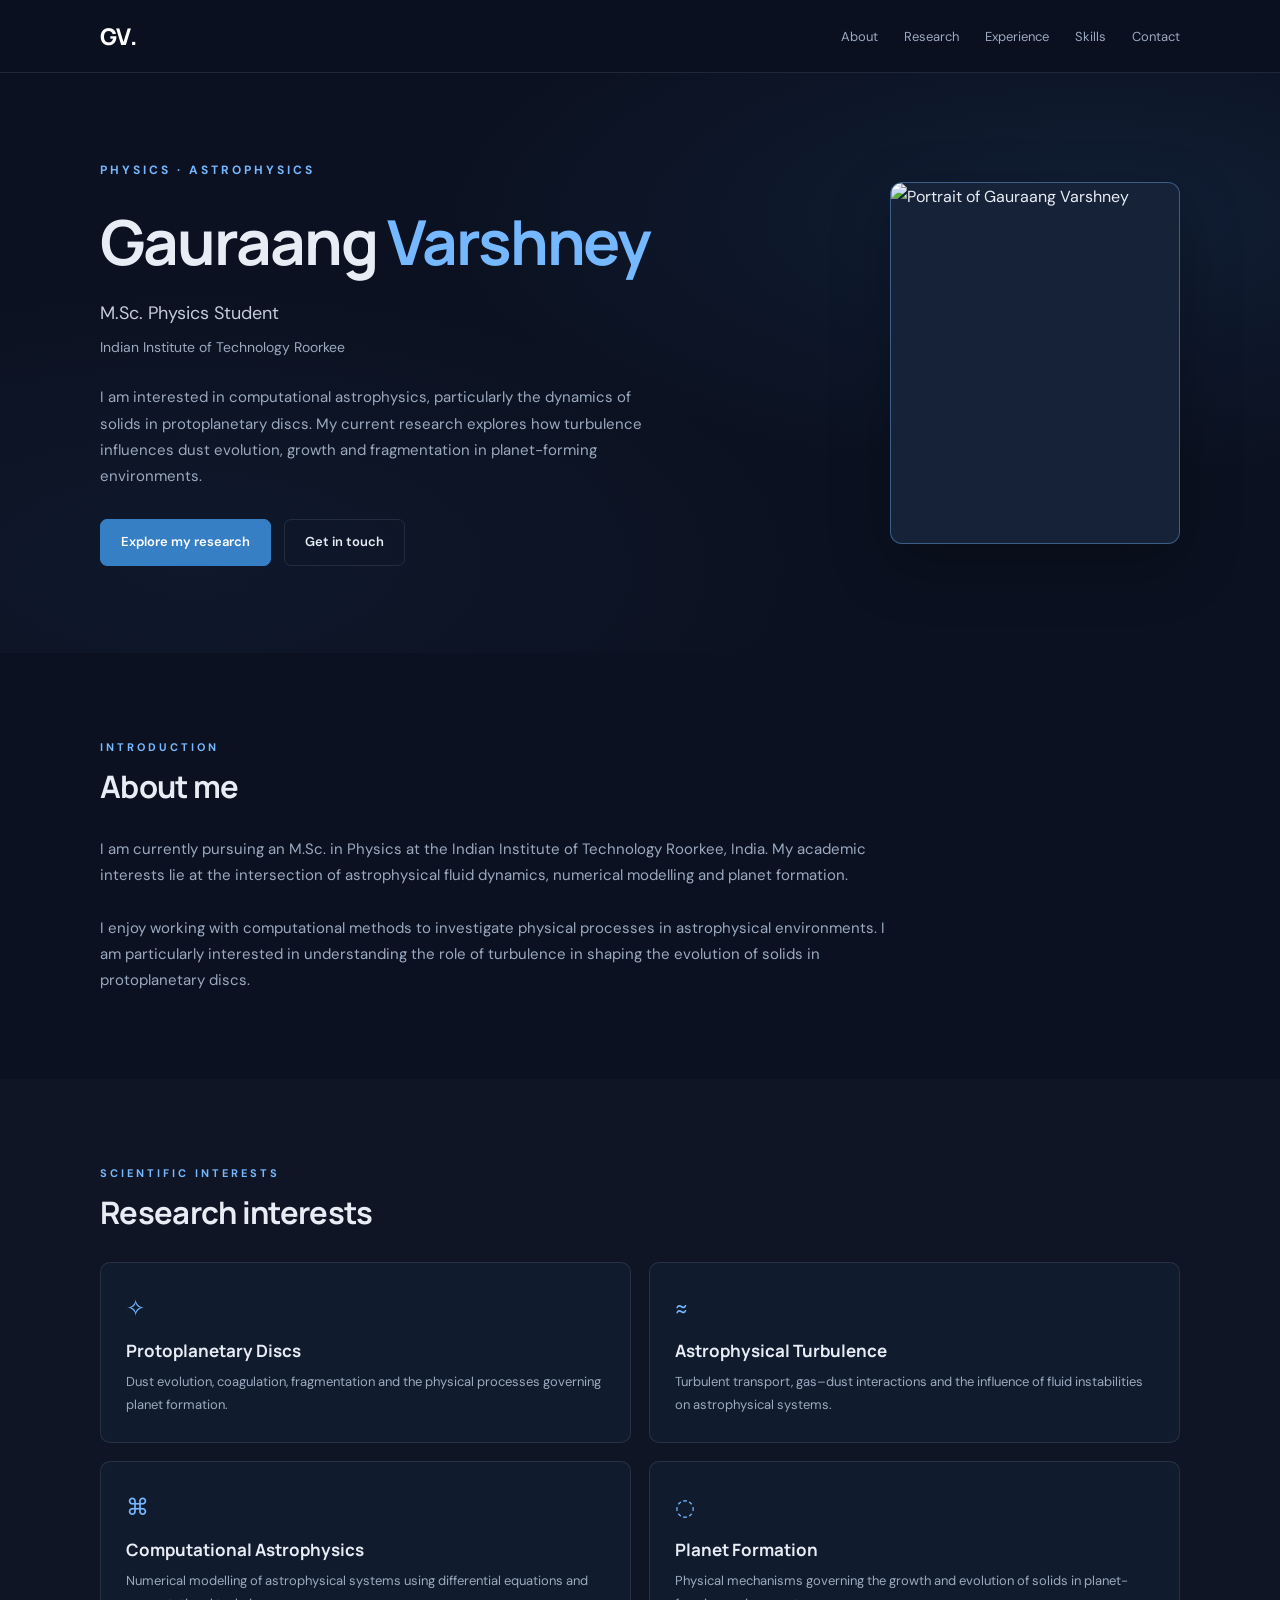
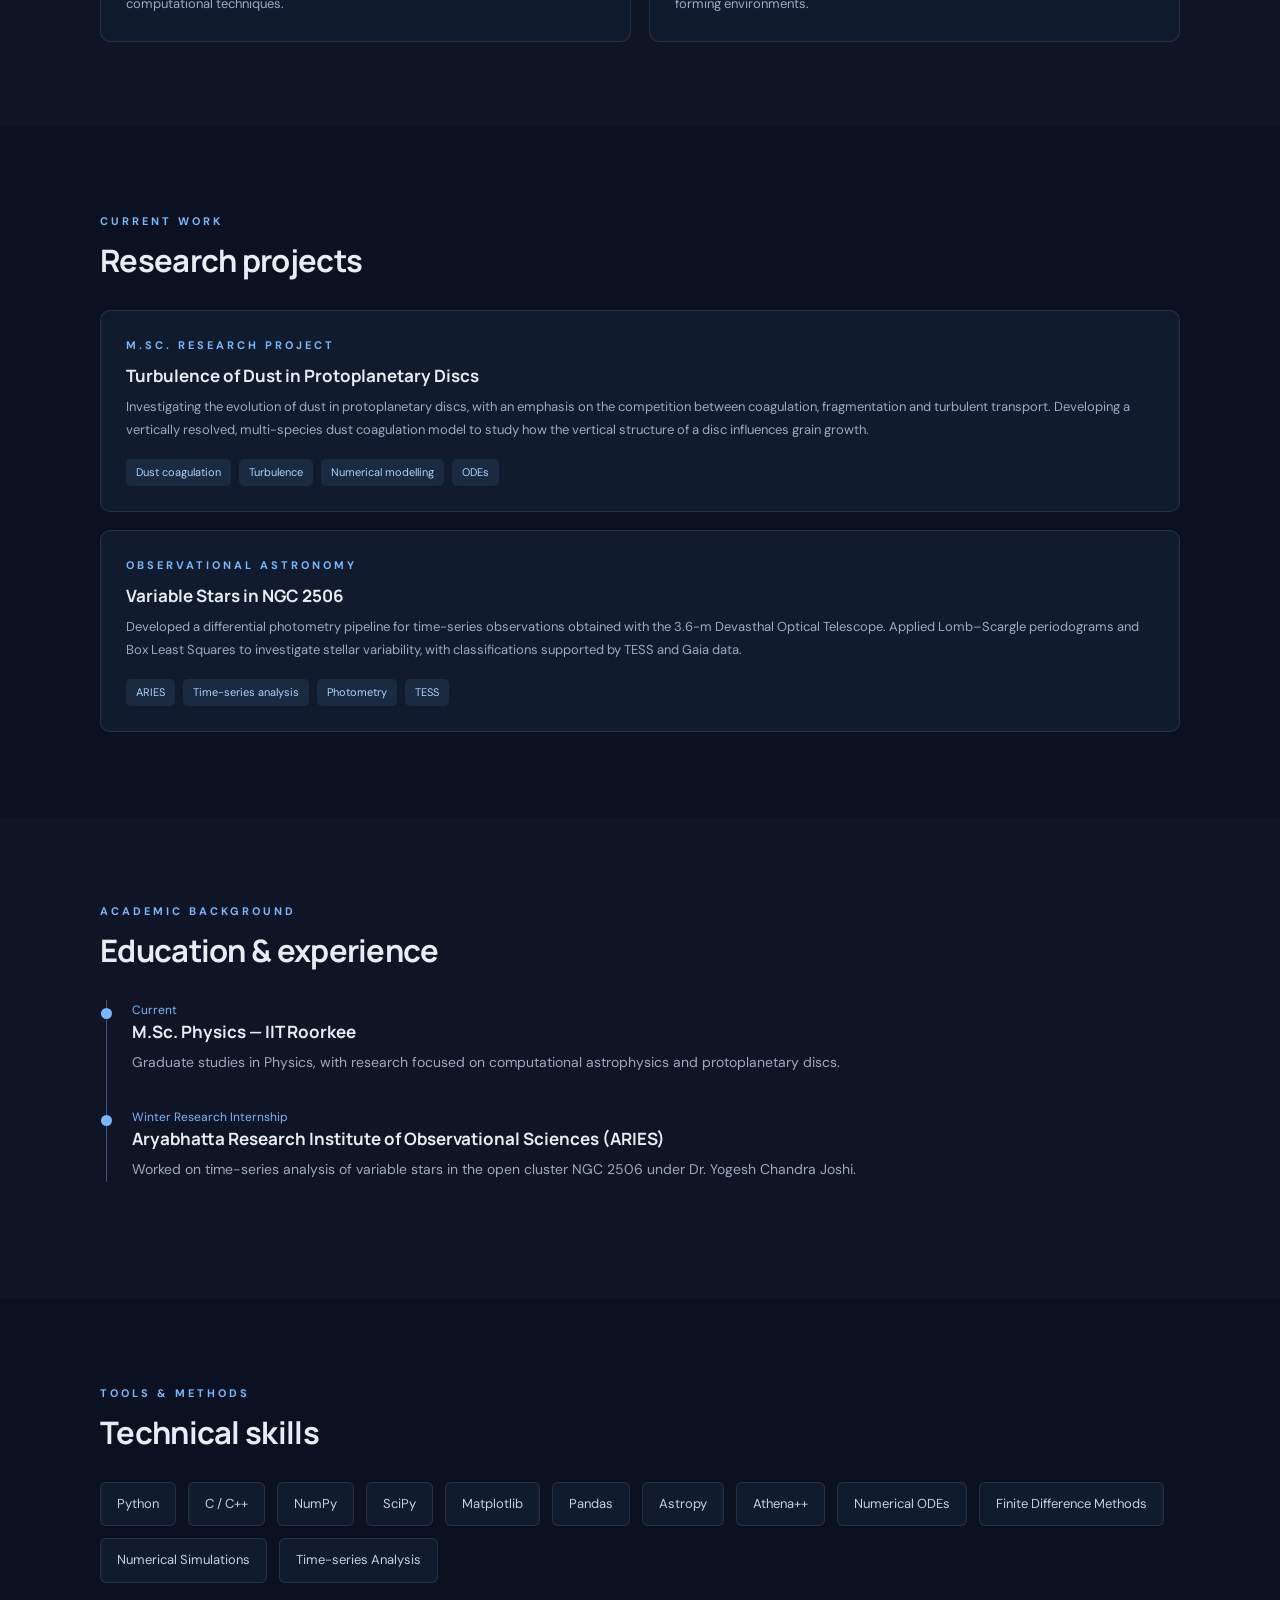
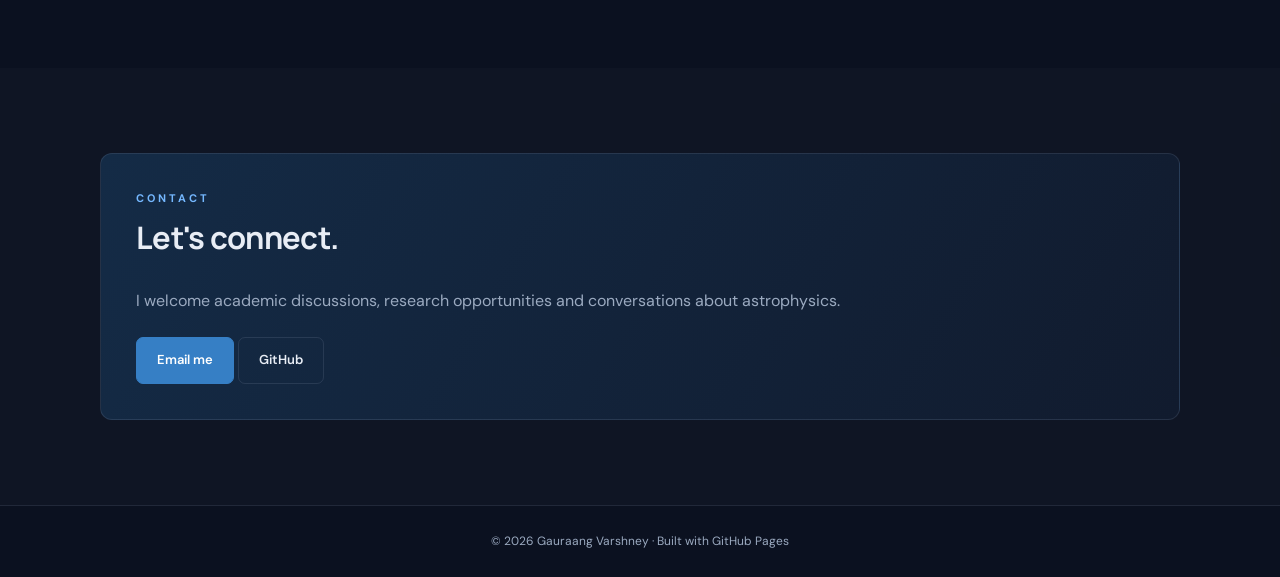
==== index.html @ e427b977 "Add initial HTML structure for academic website This commit adds a complete HTML structure for an ac" ====
<!DOCTYPE html>
<html lang="en">
<head>
<meta charset="UTF-8">
<meta name="viewport" content="width=device-width, initial-scale=1.0">
<meta name="description" content="Academic website of Gauraang Varshney, M.Sc. Physics student at IIT Roorkee, interested in computational astrophysics.">
<title>Gauraang Varshney | Physics & Astrophysics</title>

<link rel="preconnect" href="https://fonts.googleapis.com">
<link href="https://fonts.googleapis.com/css2?family=DM+Sans:wght@400;500;600;700&family=Manrope:wght@400;500;600;700;800&display=swap" rel="stylesheet">

<style>
:root {
  --bg: #0b1120;
  --surface: #111b2e;
  --surface2: #162238;
  --text: #e8edf5;
  --muted: #9baac0;
  --accent: #75b8ff;
  --border: rgba(148,163,184,.16);
}

* { box-sizing: border-box; margin: 0; padding: 0; }

html { scroll-behaviour: smooth; scroll-behavior: smooth; }

body {
  background: var(--bg);
  color: var(--text);
  font-family: 'DM Sans', sans-serif;
  line-height: 1.75;
}

a { color: inherit; text-decoration: none; }

.container {
  width: min(1080px, 88%);
  margin: auto;
}

nav {
  position: sticky;
  top: 0;
  z-index: 10;
  background: rgba(11,17,32,.91);
  backdrop-filter: blur(14px);
  border-bottom: 1px solid var(--border);
}

.nav-inner {
  min-height: 72px;
  display: flex;
  justify-content: space-between;
  align-items: center;
  gap: 20px;
}

.logo {
  font-family: Manrope, sans-serif;
  font-weight: 800;
  font-size: 23px;
  color: white;
}

.nav-links {
  display: flex;
  gap: 26px;
  list-style: none;
}

.nav-links a {
  color: var(--muted);
  font-size: 13px;
  transition: .2s;
}

.nav-links a:hover { color: var(--accent); }

.hero {
  min-height: 580px;
  display: flex;
  align-items: center;
  padding: 85px 0;
  background:
    radial-gradient(ellipse at 85% 25%, rgba(49,105,171,.15), transparent 42%),
    radial-gradient(ellipse at 15% 85%, rgba(44,76,130,.12), transparent 40%);
}

.hero-grid {
  display: grid;
  grid-template-columns: 1.5fr .75fr;
  gap: 65px;
  align-items: center;
}

.eyebrow {
  color: var(--accent);
  font-size: 12px;
  letter-spacing: 3px;
  text-transform: uppercase;
  font-weight: 700;
  margin-bottom: 22px;
}

h1, h2, h3 {
  font-family: Manrope, sans-serif;
  line-height: 1.25;
}

h1 {
  font-size: clamp(38px, 6vw, 62px);
  letter-spacing: -2px;
  margin-bottom: 18px;
}

.hero h1 span { color: var(--accent); }

.subtitle {
  color: #c2ccda;
  font-size: 18px;
  margin-bottom: 5px;
}

.affiliation {
  color: var(--muted);
  font-size: 14px;
  margin-bottom: 25px;
}

.intro {
  max-width: 570px;
  color: var(--muted);
  font-size: 15px;
}

.hero-buttons {
  display: flex;
  flex-wrap: wrap;
  gap: 13px;
  margin-top: 30px;
}

.btn {
  display: inline-block;
  padding: 11px 20px;
  border: 1px solid var(--border);
  border-radius: 7px;
  font-size: 13px;
  font-weight: 600;
  transition: .2s;
}

.btn-primary {
  background: #367fc5;
  border-color: #367fc5;
  color: white;
}

.btn:hover { transform: translateY(-2px); }
.btn-secondary:hover { border-color: var(--accent); }

.photo-frame {
  width: 100%;
  max-width: 290px;
  aspect-ratio: 4 / 5;
  border: 1px solid rgba(117,184,255,.4);
  border-radius: 12px;
  overflow: hidden;
  background: var(--surface2);
  box-shadow: 0 20px 60px rgba(0,0,0,.25);
  margin-left: auto;
}

.photo-frame img {
  width: 100%;
  height: 100%;
  object-fit: cover;
}

section { padding: 85px 0; scroll-margin-top: 75px; }

section:nth-of-type(even) { background: rgba(255,255,255,.015); }

.section-label {
  color: var(--accent);
  font-size: 11px;
  letter-spacing: 3px;
  text-transform: uppercase;
  font-weight: 700;
  margin-bottom: 10px;
}

.section-title {
  font-size: 31px;
  margin-bottom: 30px;
  letter-spacing: -.7px;
}

.about-text {
  max-width: 790px;
  color: var(--muted);
  font-size: 15px;
}

.cards {
  display: grid;
  grid-template-columns: repeat(2, 1fr);
  gap: 18px;
}

.card {
  padding: 25px;
  border: 1px solid var(--border);
  border-radius: 10px;
  background: var(--surface);
  transition: .25s;
}

.card:hover {
  transform: translateY(-4px);
  border-color: rgba(117,184,255,.5);
}

.card-icon {
  color: var(--accent);
  font-size: 23px;
  margin-bottom: 12px;
}

.card h3 {
  font-size: 17px;
  margin-bottom: 10px;
}

.card p {
  font-size: 13px;
  color: var(--muted);
}

.tags {
  display: flex;
  flex-wrap: wrap;
  gap: 8px;
  margin-top: 17px;
}

.tag {
  padding: 4px 10px;
  border-radius: 5px;
  background: rgba(117,184,255,.09);
  color: #a9d3ff;
  font-size: 11px;
}

.timeline {
  border-left: 1px solid rgba(117,184,255,.4);
  padding-left: 25px;
  margin-left: 6px;
}

.timeline-item {
  position: relative;
  margin-bottom: 32px;
}

.timeline-item::before {
  content: '';
  position: absolute;
  left: -31px;
  top: 8px;
  width: 11px;
  height: 11px;
  border-radius: 50%;
  background: var(--accent);
}

.timeline-item h3 { font-size: 17px; margin-bottom: 4px; }
.timeline-item .date { color: var(--accent); font-size: 12px; }
.timeline-item p { color: var(--muted); font-size: 14px; margin-top: 8px; }

.skill-list {
  display: flex;
  flex-wrap: wrap;
  gap: 12px;
}

.skill {
  border: 1px solid var(--border);
  padding: 10px 16px;
  border-radius: 6px;
  color: #c5d0df;
  background: var(--surface);
  font-size: 13px;
}

.contact-box {
  padding: 35px;
  background: linear-gradient(120deg, #142b46, #111b2e);
  border: 1px solid var(--border);
  border-radius: 12px;
}

.contact-box p { color: var(--muted); margin: 12px 0 22px; }

footer {
  padding: 25px 0;
  border-top: 1px solid var(--border);
  color: var(--muted);
  font-size: 12px;
  text-align: center;
}

@media(max-width: 750px) {
  .nav-inner { flex-direction: column; padding: 15px 0; }
  .nav-links { gap: 14px; flex-wrap: wrap; justify-content: center; }
  .hero { padding: 65px 0; }
  .hero-grid { grid-template-columns: 1fr; gap: 35px; }
  .photo-frame { margin: 0; width: 190px; }
  .cards { grid-template-columns: 1fr; }
  section { padding: 65px 0; }
}

@media(prefers-reduced-motion: reduce) {
  html { scroll-behavior: auto; }
  *, *::before, *::after { transition: none !important; }
}
</style>
</head>

<body>

<nav>
  <div class="container nav-inner">
    <a class="logo" href="#home">GV.</a>
    <ul class="nav-links">
      <li><a href="#about">About</a></li>
      <li><a href="#research">Research</a></li>
      <li><a href="#experience">Experience</a></li>
      <li><a href="#skills">Skills</a></li>
      <li><a href="#contact">Contact</a></li>
    </ul>
  </div>
</nav>

<header class="hero" id="home">
  <div class="container hero-grid">
    <div>
      <div class="eyebrow">Physics · Astrophysics</div>
      <h1>Gauraang <span>Varshney</span></h1>
      <p class="subtitle">M.Sc. Physics Student</p>
      <p class="affiliation">Indian Institute of Technology Roorkee</p>
      <p class="intro">
        I am interested in computational astrophysics, particularly
        the dynamics of solids in protoplanetary discs. My current
        research explores how turbulence influences dust evolution,
        growth and fragmentation in planet-forming environments.
      </p>
      <div class="hero-buttons">
        <a class="btn btn-primary" href="#research">Explore my research</a>
        <a class="btn btn-secondary" href="#contact">Get in touch</a>
      </div>
    </div>

    <div class="photo-frame">
      <img src="profile.jpg" alt="Portrait of Gauraang Varshney">
    </div>
  </div>
</header>

<section id="about">
  <div class="container">
    <div class="section-label">Introduction</div>
    <h2 class="section-title">About me</h2>
    <p class="about-text">
      I am currently pursuing an M.Sc. in Physics at the Indian
      Institute of Technology Roorkee, India. My academic interests
      lie at the intersection of astrophysical fluid dynamics,
      numerical modelling and planet formation.
      <br><br>
      I enjoy working with computational methods to investigate
      physical processes in astrophysical environments. I am
      particularly interested in understanding the role of
      turbulence in shaping the evolution of solids in
      protoplanetary discs.
    </p>
  </div>
</section>

<section id="research">
  <div class="container">
    <div class="section-label">Scientific interests</div>
    <h2 class="section-title">Research interests</h2>

    <div class="cards">
      <div class="card">
        <div class="card-icon">✧</div>
        <h3>Protoplanetary Discs</h3>
        <p>Dust evolution, coagulation, fragmentation and the physical processes governing planet formation.</p>
      </div>

      <div class="card">
        <div class="card-icon">≈</div>
        <h3>Astrophysical Turbulence</h3>
        <p>Turbulent transport, gas–dust interactions and the influence of fluid instabilities on astrophysical systems.</p>
      </div>

      <div class="card">
        <div class="card-icon">⌘</div>
        <h3>Computational Astrophysics</h3>
        <p>Numerical modelling of astrophysical systems using differential equations and computational techniques.</p>
      </div>

      <div class="card">
        <div class="card-icon">◌</div>
        <h3>Planet Formation</h3>
        <p>Physical mechanisms governing the growth and evolution of solids in planet-forming environments.</p>
      </div>
    </div>
  </div>
</section>

<section id="projects">
  <div class="container">
    <div class="section-label">Current work</div>
    <h2 class="section-title">Research projects</h2>

    <div class="card">
      <div class="section-label">M.Sc. Research Project</div>
      <h3>Turbulence of Dust in Protoplanetary Discs</h3>
      <p>
        Investigating the evolution of dust in protoplanetary discs,
        with an emphasis on the competition between coagulation,
        fragmentation and turbulent transport.
        Developing a vertically resolved, multi-species dust
        coagulation model to study how the vertical structure of
        a disc influences grain growth.
      </p>
      <div class="tags">
        <span class="tag">Dust coagulation</span>
        <span class="tag">Turbulence</span>
        <span class="tag">Numerical modelling</span>
        <span class="tag">ODEs</span>
      </div>
    </div>

    <div class="card" style="margin-top:18px">
      <div class="section-label">Observational Astronomy</div>
      <h3>Variable Stars in NGC 2506</h3>
      <p>
        Developed a differential photometry pipeline for time-series
        observations obtained with the 3.6-m Devasthal Optical
        Telescope. Applied Lomb–Scargle periodograms and Box Least
        Squares to investigate stellar variability, with
        classifications supported by TESS and Gaia data.
      </p>
      <div class="tags">
        <span class="tag">ARIES</span>
        <span class="tag">Time-series analysis</span>
        <span class="tag">Photometry</span>
        <span class="tag">TESS</span>
      </div>
    </div>
  </div>
</section>

<section id="experience">
  <div class="container">
    <div class="section-label">Academic background</div>
    <h2 class="section-title">Education & experience</h2>

    <div class="timeline">
      <div class="timeline-item">
        <div class="date">Current</div>
        <h3>M.Sc. Physics — IIT Roorkee</h3>
        <p>Graduate studies in Physics, with research focused on computational astrophysics and protoplanetary discs.</p>
      </div>

      <div class="timeline-item">
        <div class="date">Winter Research Internship</div>
        <h3>Aryabhatta Research Institute of Observational Sciences (ARIES)</h3>
        <p>Worked on time-series analysis of variable stars in the open cluster NGC 2506 under Dr. Yogesh Chandra Joshi.</p>
      </div>
    </div>
  </div>
</section>

<section id="skills">
  <div class="container">
    <div class="section-label">Tools & methods</div>
    <h2 class="section-title">Technical skills</h2>

    <div class="skill-list">
      <span class="skill">Python</span>
      <span class="skill">C / C++</span>
      <span class="skill">NumPy</span>
      <span class="skill">SciPy</span>
      <span class="skill">Matplotlib</span>
      <span class="skill">Pandas</span>
      <span class="skill">Astropy</span>
      <span class="skill">Athena++</span>
      <span class="skill">Numerical ODEs</span>
      <span class="skill">Finite Difference Methods</span>
      <span class="skill">Numerical Simulations</span>
      <span class="skill">Time-series Analysis</span>
    </div>
  </div>
</section>

<section id="contact">
  <div class="container">
    <div class="contact-box">
      <div class="section-label">Contact</div>
      <h2 class="section-title">Let's connect.</h2>
      <p>
        I welcome academic discussions, research opportunities
        and conversations about astrophysics.
      </p>
      <a class="btn btn-primary" href="mailto:YOUR_EMAIL_HERE">Email me</a>
      <a class="btn btn-secondary" href="https://github.com/mrgauraangv" target="_blank" rel="noopener noreferrer">GitHub</a>
    </div>
  </div>
</section>

<footer>
  <div class="container">
    © 2026 Gauraang Varshney · Built with GitHub Pages
  </div>
</footer>

</body>
</html>
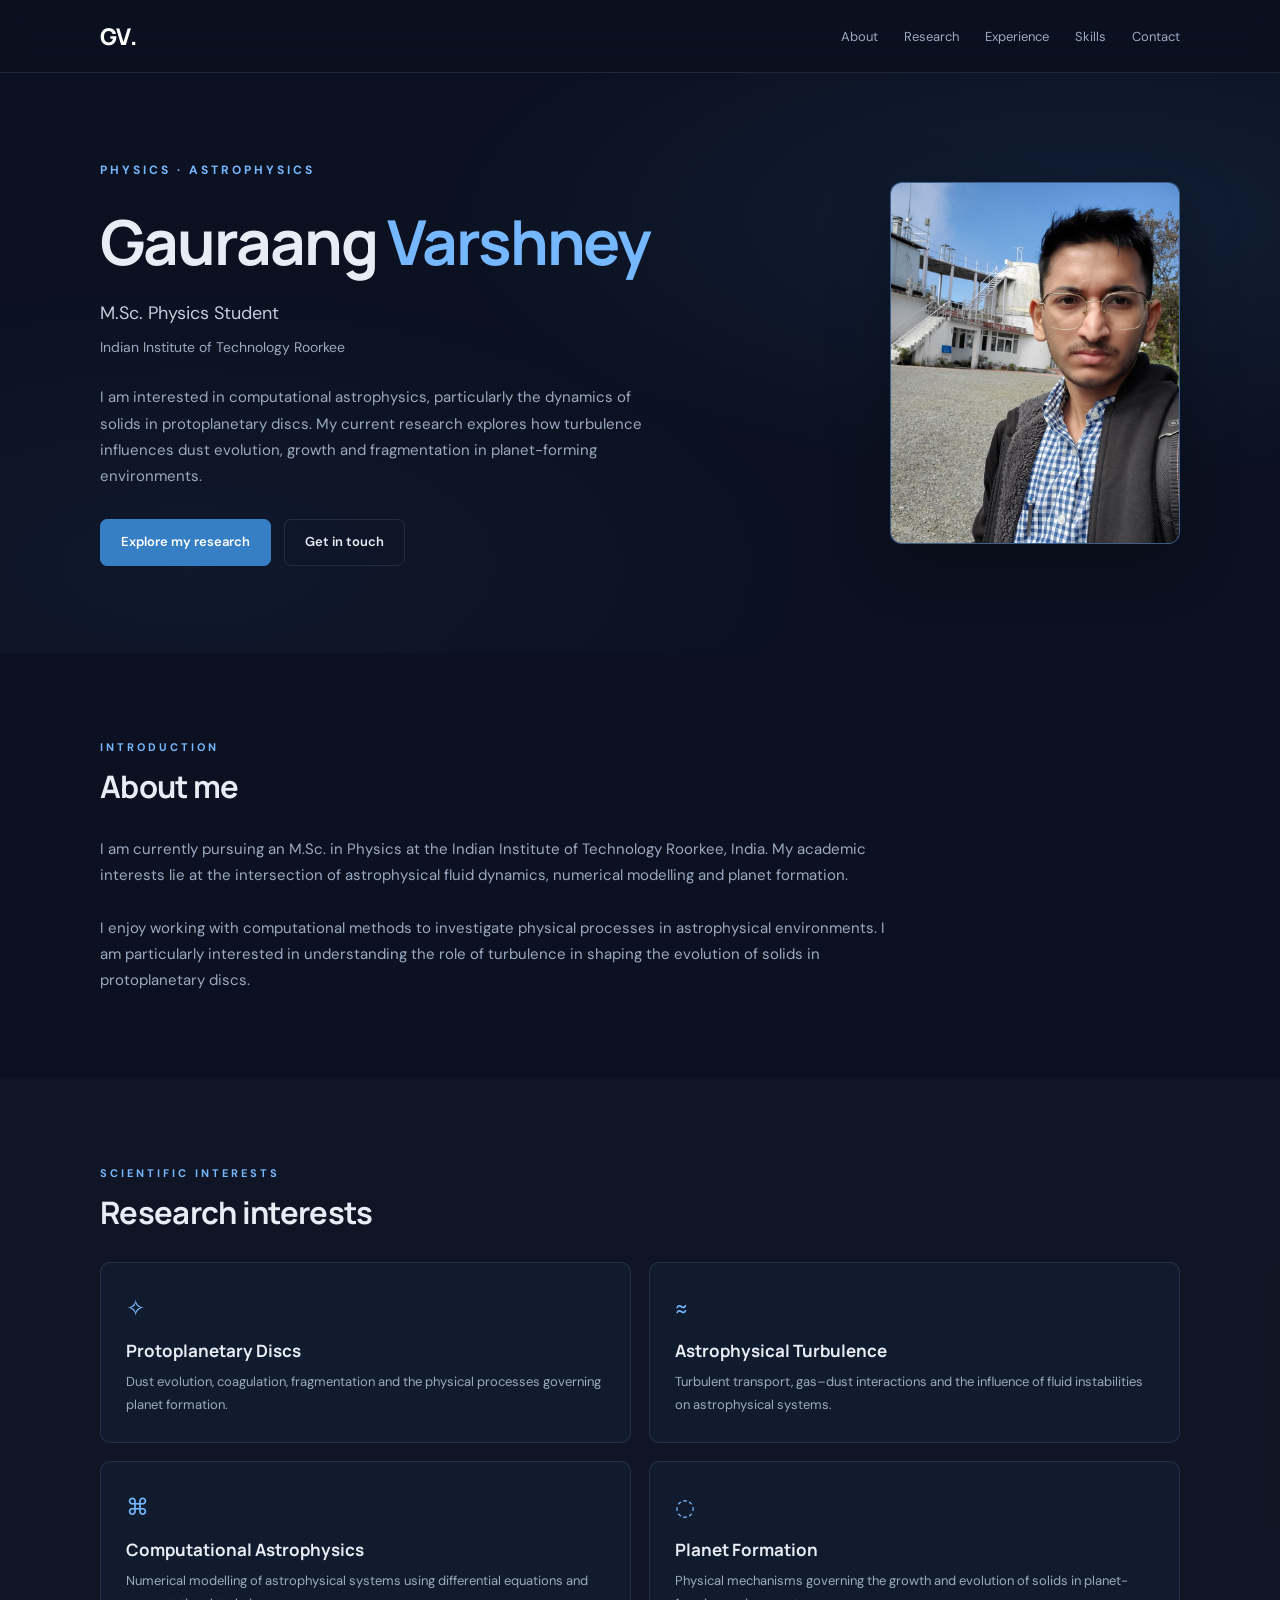
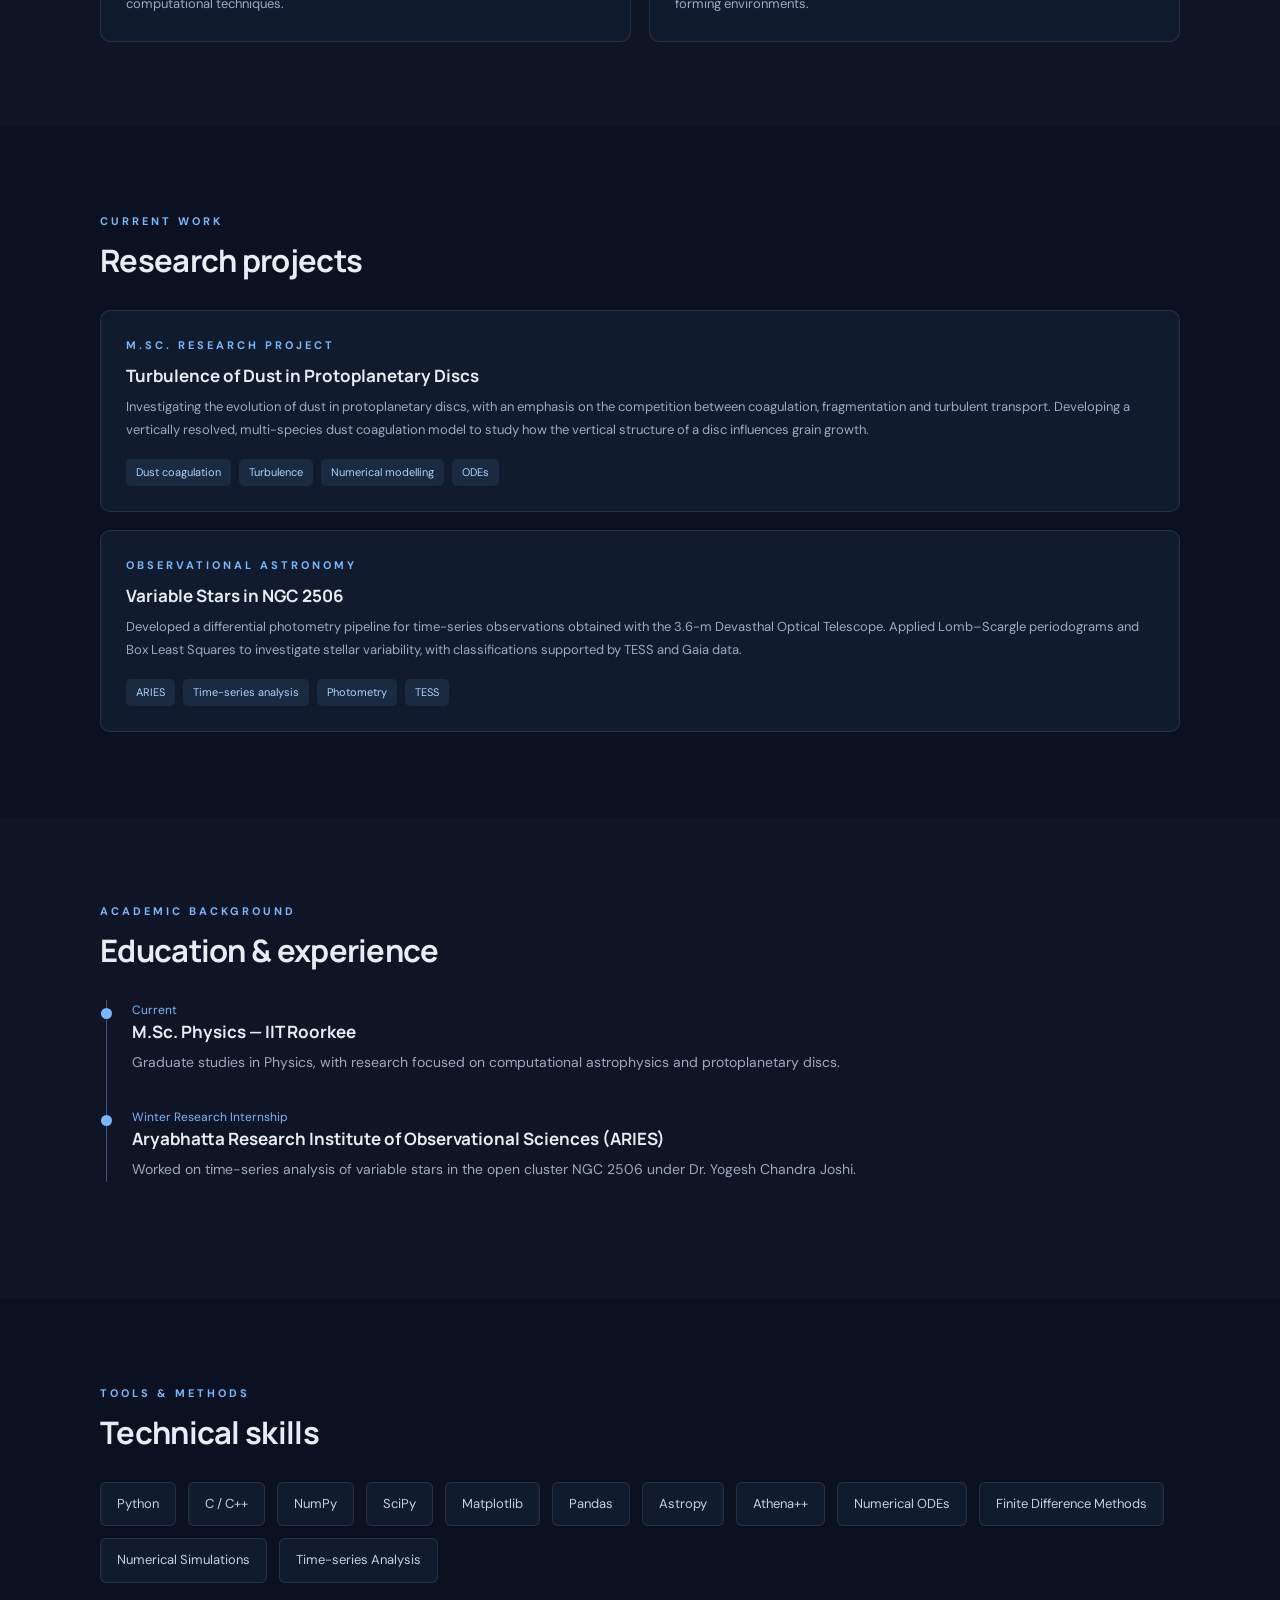
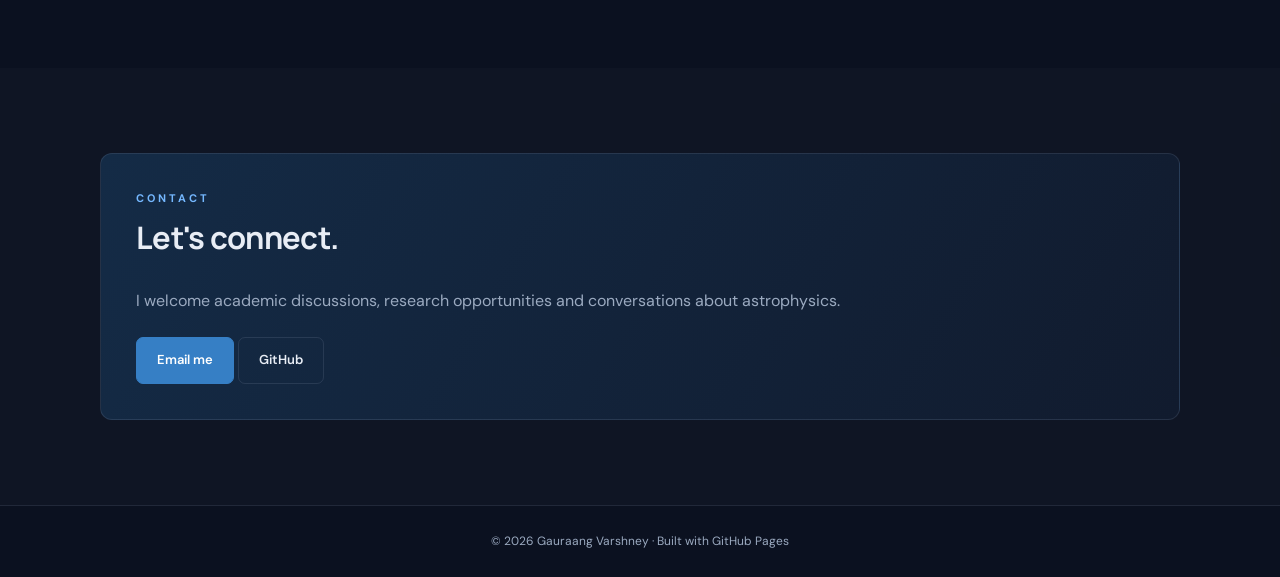
==== commit 17c85551: "Update index.html" ====
--- a/index.html
+++ b/index.html
@@ -516,7 +516,7 @@
         I welcome academic discussions, research opportunities
         and conversations about astrophysics.
       </p>
-      <a class="btn btn-primary" href="mailto:YOUR_EMAIL_HERE">Email me</a>
+      <a class="btn btn-primary" href="mailto:gauraang_v@ph.iitr.ac.in">Email me</a>
       <a class="btn btn-secondary" href="https://github.com/mrgauraangv" target="_blank" rel="noopener noreferrer">GitHub</a>
     </div>
   </div>
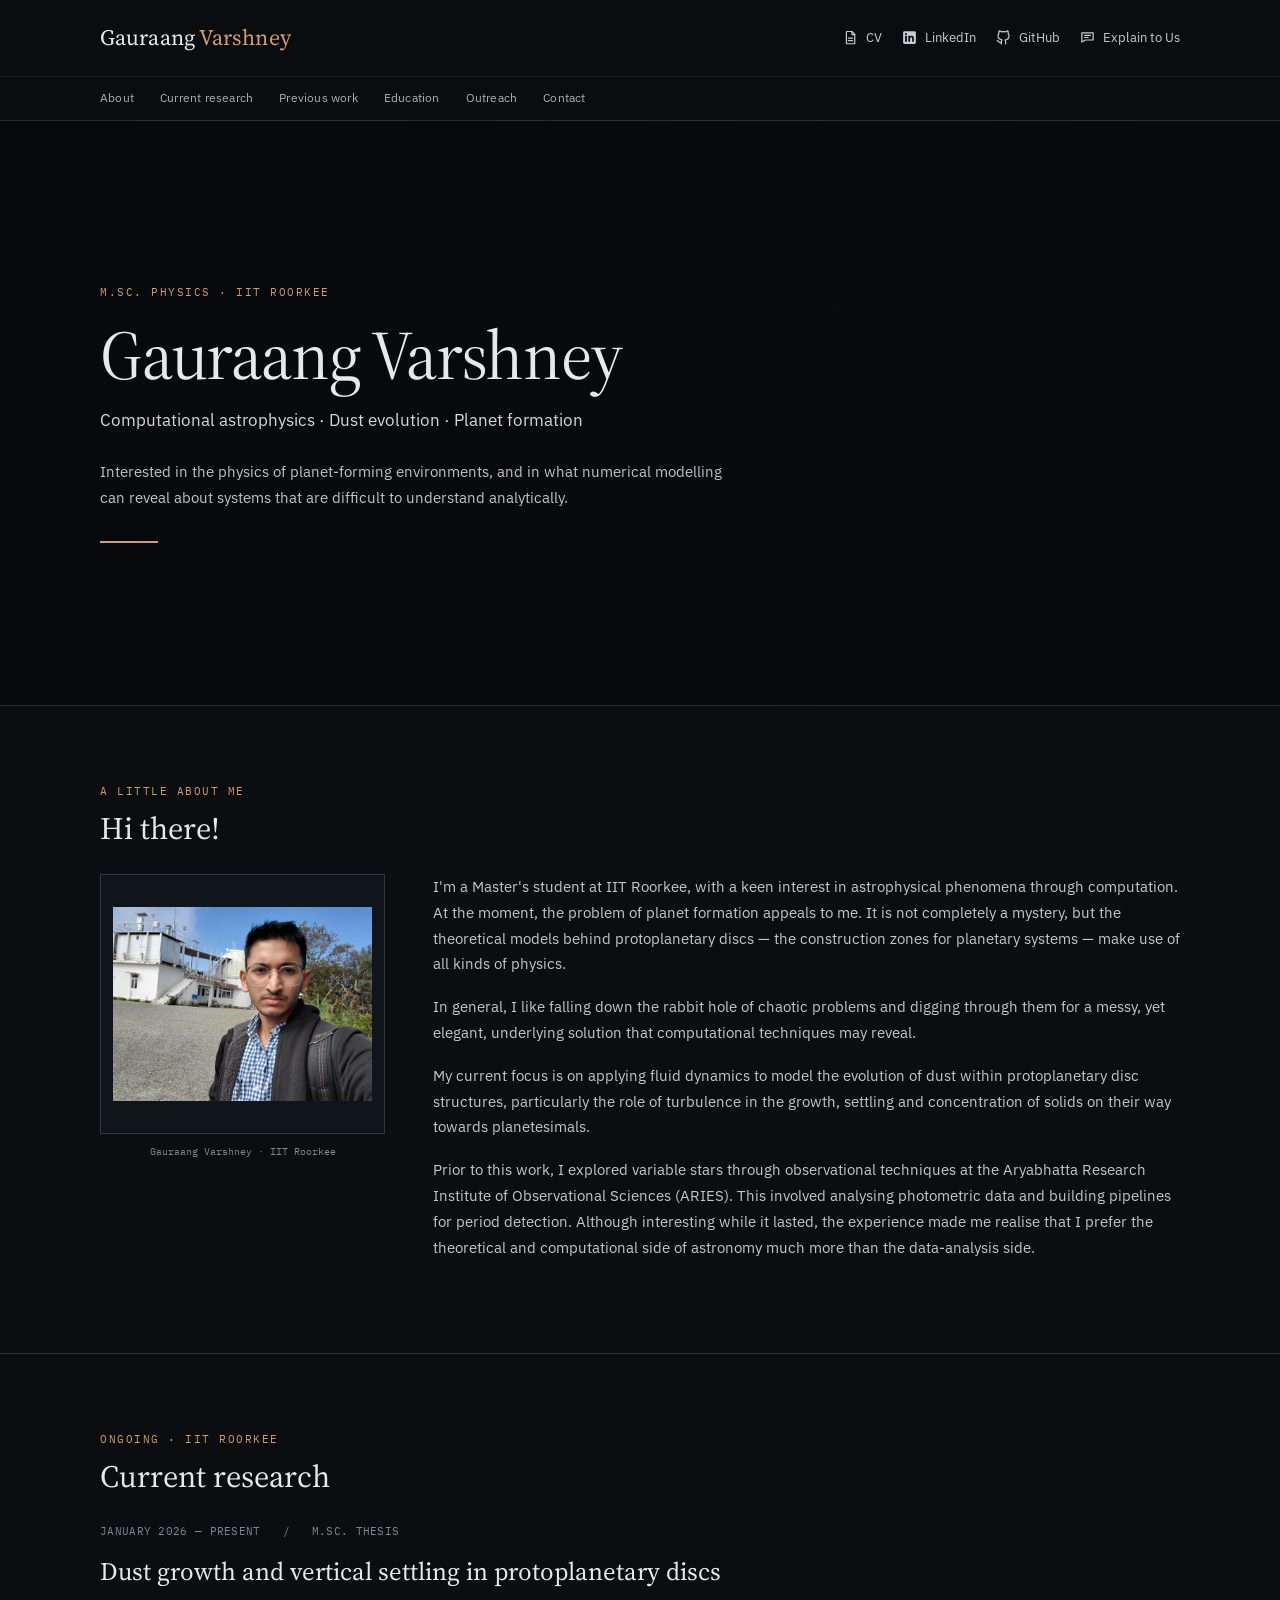
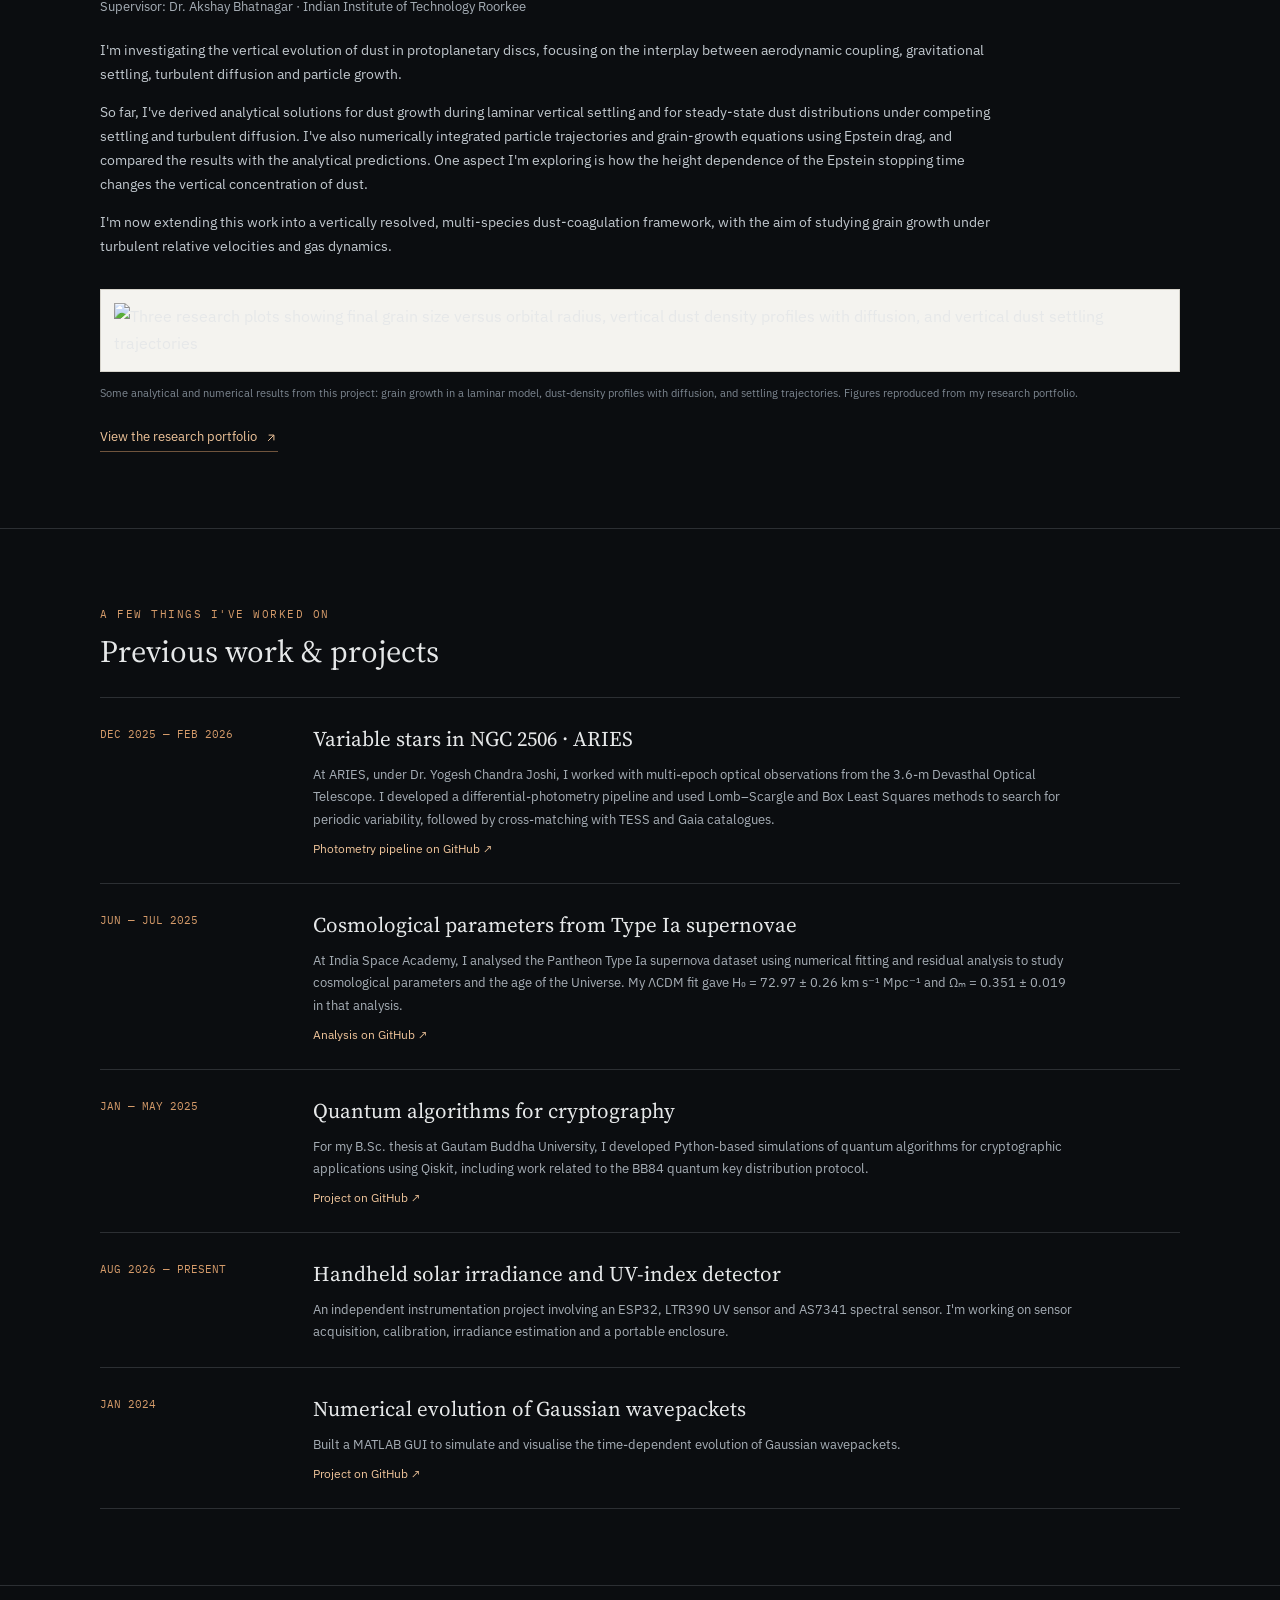
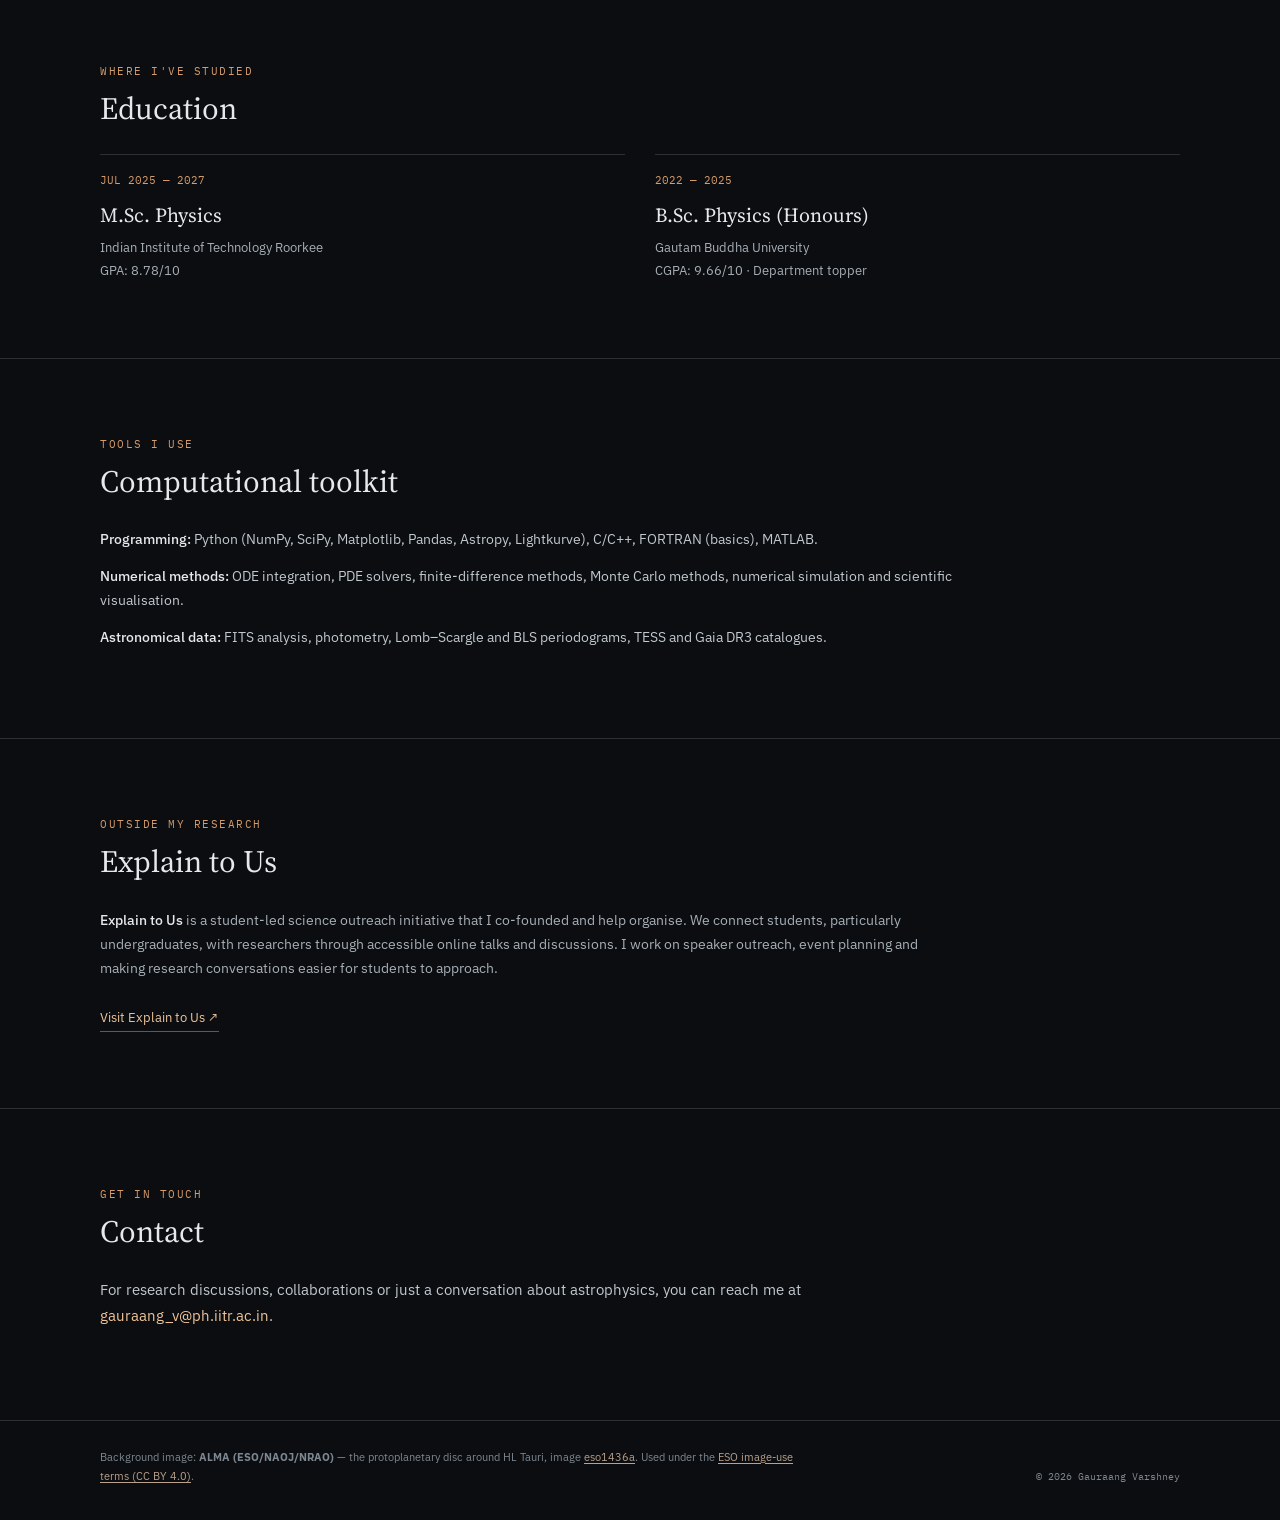
==== commit d35f947e: "Update index.html" ====
--- a/index.html
+++ b/index.html
@@ -1,530 +1,401 @@
-
 <!DOCTYPE html>
 <html lang="en">
 <head>
-<meta charset="UTF-8">
-<meta name="viewport" content="width=device-width, initial-scale=1.0">
-<meta name="description" content="Academic website of Gauraang Varshney, M.Sc. Physics student at IIT Roorkee, interested in computational astrophysics.">
-<title>Gauraang Varshney | Physics & Astrophysics</title>
-
-<link rel="preconnect" href="https://fonts.googleapis.com">
-<link href="https://fonts.googleapis.com/css2?family=DM+Sans:wght@400;500;600;700&family=Manrope:wght@400;500;600;700;800&display=swap" rel="stylesheet">
-
-<style>
-:root {
-  --bg: #0b1120;
-  --surface: #111b2e;
-  --surface2: #162238;
-  --text: #e8edf5;
-  --muted: #9baac0;
-  --accent: #75b8ff;
-  --border: rgba(148,163,184,.16);
-}
-
-* { box-sizing: border-box; margin: 0; padding: 0; }
-
-html { scroll-behaviour: smooth; scroll-behavior: smooth; }
-
-body {
-  background: var(--bg);
-  color: var(--text);
-  font-family: 'DM Sans', sans-serif;
-  line-height: 1.75;
-}
-
-a { color: inherit; text-decoration: none; }
-
-.container {
-  width: min(1080px, 88%);
-  margin: auto;
-}
-
-nav {
-  position: sticky;
-  top: 0;
-  z-index: 10;
-  background: rgba(11,17,32,.91);
-  backdrop-filter: blur(14px);
-  border-bottom: 1px solid var(--border);
-}
-
-.nav-inner {
-  min-height: 72px;
-  display: flex;
-  justify-content: space-between;
-  align-items: center;
-  gap: 20px;
-}
-
-.logo {
-  font-family: Manrope, sans-serif;
-  font-weight: 800;
-  font-size: 23px;
-  color: white;
-}
-
-.nav-links {
-  display: flex;
-  gap: 26px;
-  list-style: none;
-}
-
-.nav-links a {
-  color: var(--muted);
-  font-size: 13px;
-  transition: .2s;
-}
-
-.nav-links a:hover { color: var(--accent); }
-
-.hero {
-  min-height: 580px;
-  display: flex;
-  align-items: center;
-  padding: 85px 0;
-  background:
-    radial-gradient(ellipse at 85% 25%, rgba(49,105,171,.15), transparent 42%),
-    radial-gradient(ellipse at 15% 85%, rgba(44,76,130,.12), transparent 40%);
-}
-
-.hero-grid {
-  display: grid;
-  grid-template-columns: 1.5fr .75fr;
-  gap: 65px;
-  align-items: center;
-}
-
-.eyebrow {
-  color: var(--accent);
-  font-size: 12px;
-  letter-spacing: 3px;
-  text-transform: uppercase;
-  font-weight: 700;
-  margin-bottom: 22px;
-}
-
-h1, h2, h3 {
-  font-family: Manrope, sans-serif;
-  line-height: 1.25;
-}
-
-h1 {
-  font-size: clamp(38px, 6vw, 62px);
-  letter-spacing: -2px;
-  margin-bottom: 18px;
-}
-
-.hero h1 span { color: var(--accent); }
-
-.subtitle {
-  color: #c2ccda;
-  font-size: 18px;
-  margin-bottom: 5px;
-}
-
-.affiliation {
-  color: var(--muted);
-  font-size: 14px;
-  margin-bottom: 25px;
-}
-
-.intro {
-  max-width: 570px;
-  color: var(--muted);
-  font-size: 15px;
-}
-
-.hero-buttons {
-  display: flex;
-  flex-wrap: wrap;
-  gap: 13px;
-  margin-top: 30px;
-}
-
-.btn {
-  display: inline-block;
-  padding: 11px 20px;
-  border: 1px solid var(--border);
-  border-radius: 7px;
-  font-size: 13px;
-  font-weight: 600;
-  transition: .2s;
-}
-
-.btn-primary {
-  background: #367fc5;
-  border-color: #367fc5;
-  color: white;
-}
-
-.btn:hover { transform: translateY(-2px); }
-.btn-secondary:hover { border-color: var(--accent); }
-
-.photo-frame {
-  width: 100%;
-  max-width: 290px;
-  aspect-ratio: 4 / 5;
-  border: 1px solid rgba(117,184,255,.4);
-  border-radius: 12px;
-  overflow: hidden;
-  background: var(--surface2);
-  box-shadow: 0 20px 60px rgba(0,0,0,.25);
-  margin-left: auto;
-}
-
-.photo-frame img {
-  width: 100%;
-  height: 100%;
-  object-fit: cover;
-}
-
-section { padding: 85px 0; scroll-margin-top: 75px; }
-
-section:nth-of-type(even) { background: rgba(255,255,255,.015); }
-
-.section-label {
-  color: var(--accent);
-  font-size: 11px;
-  letter-spacing: 3px;
-  text-transform: uppercase;
-  font-weight: 700;
-  margin-bottom: 10px;
-}
-
-.section-title {
-  font-size: 31px;
-  margin-bottom: 30px;
-  letter-spacing: -.7px;
-}
-
-.about-text {
-  max-width: 790px;
-  color: var(--muted);
-  font-size: 15px;
-}
-
-.cards {
-  display: grid;
-  grid-template-columns: repeat(2, 1fr);
-  gap: 18px;
-}
-
-.card {
-  padding: 25px;
-  border: 1px solid var(--border);
-  border-radius: 10px;
-  background: var(--surface);
-  transition: .25s;
-}
-
-.card:hover {
-  transform: translateY(-4px);
-  border-color: rgba(117,184,255,.5);
-}
-
-.card-icon {
-  color: var(--accent);
-  font-size: 23px;
-  margin-bottom: 12px;
-}
-
-.card h3 {
-  font-size: 17px;
-  margin-bottom: 10px;
-}
-
-.card p {
-  font-size: 13px;
-  color: var(--muted);
-}
-
-.tags {
-  display: flex;
-  flex-wrap: wrap;
-  gap: 8px;
-  margin-top: 17px;
-}
-
-.tag {
-  padding: 4px 10px;
-  border-radius: 5px;
-  background: rgba(117,184,255,.09);
-  color: #a9d3ff;
-  font-size: 11px;
-}
-
-.timeline {
-  border-left: 1px solid rgba(117,184,255,.4);
-  padding-left: 25px;
-  margin-left: 6px;
-}
-
-.timeline-item {
-  position: relative;
-  margin-bottom: 32px;
-}
-
-.timeline-item::before {
-  content: '';
-  position: absolute;
-  left: -31px;
-  top: 8px;
-  width: 11px;
-  height: 11px;
-  border-radius: 50%;
-  background: var(--accent);
-}
-
-.timeline-item h3 { font-size: 17px; margin-bottom: 4px; }
-.timeline-item .date { color: var(--accent); font-size: 12px; }
-.timeline-item p { color: var(--muted); font-size: 14px; margin-top: 8px; }
-
-.skill-list {
-  display: flex;
-  flex-wrap: wrap;
-  gap: 12px;
-}
-
-.skill {
-  border: 1px solid var(--border);
-  padding: 10px 16px;
-  border-radius: 6px;
-  color: #c5d0df;
-  background: var(--surface);
-  font-size: 13px;
-}
-
-.contact-box {
-  padding: 35px;
-  background: linear-gradient(120deg, #142b46, #111b2e);
-  border: 1px solid var(--border);
-  border-radius: 12px;
-}
-
-.contact-box p { color: var(--muted); margin: 12px 0 22px; }
-
-footer {
-  padding: 25px 0;
-  border-top: 1px solid var(--border);
-  color: var(--muted);
-  font-size: 12px;
-  text-align: center;
-}
-
-@media(max-width: 750px) {
-  .nav-inner { flex-direction: column; padding: 15px 0; }
-  .nav-links { gap: 14px; flex-wrap: wrap; justify-content: center; }
-  .hero { padding: 65px 0; }
-  .hero-grid { grid-template-columns: 1fr; gap: 35px; }
-  .photo-frame { margin: 0; width: 190px; }
-  .cards { grid-template-columns: 1fr; }
-  section { padding: 65px 0; }
-}
-
-@media(prefers-reduced-motion: reduce) {
-  html { scroll-behavior: auto; }
-  *, *::before, *::after { transition: none !important; }
-}
-</style>
+  <meta charset="UTF-8">
+  <meta name="viewport" content="width=device-width, initial-scale=1">
+  <meta name="description" content="Gauraang Varshney — M.Sc. Physics student at IIT Roorkee, interested in computational astrophysics, dust evolution and planet formation.">
+  <meta name="theme-color" content="#0b0d10">
+  <title>Gauraang Varshney | Computational Astrophysics</title>
+
+  <link rel="preconnect" href="https://fonts.googleapis.com">
+  <link rel="preconnect" href="https://fonts.gstatic.com" crossorigin>
+  <link href="https://fonts.googleapis.com/css2?family=IBM+Plex+Mono:wght@400;500&family=IBM+Plex+Sans:wght@400;450;500;600;700&family=Source+Serif+4:opsz,wght@8..60,400;8..60,500;8..60,600&display=swap" rel="stylesheet">
+
+  <style>
+    :root {
+      --page: #0b0d10;
+      --panel: #11161c;
+      --panel-soft: #151c24;
+      --ink: #e6e8e9;
+      --muted: #a7afb7;
+      --quiet: #7d8791;
+      --line: rgba(215, 224, 232, .16);
+      --accent: #d59b6a;
+      --accent-light: #efc49a;
+      --content: 1080px;
+    }
+
+    * { box-sizing: border-box; }
+    html { scroll-behaviour: smooth; scroll-behavior: smooth; }
+    body {
+      margin: 0;
+      background: var(--page);
+      color: var(--ink);
+      font-family: 'IBM Plex Sans', sans-serif;
+      font-size: 16px;
+      line-height: 1.72;
+      -webkit-font-smoothing: antialiased;
+    }
+    a { color: var(--accent-light); text-decoration: none; }
+    a:hover { color: #fff0df; }
+    img { max-width: 100%; }
+    .wrap { width: min(var(--content), calc(100% - 48px)); margin-inline: auto; }
+
+    /* Header: deliberately restrained, with direct links rather than large buttons. */
+    .site-header {
+      position: relative;
+      z-index: 5;
+      background: rgba(11, 13, 16, .96);
+      border-bottom: 1px solid var(--line);
+    }
+    .header-top {
+      min-height: 76px;
+      display: flex;
+      align-items: center;
+      justify-content: space-between;
+      gap: 24px;
+    }
+    .wordmark { color: var(--ink); font-family: 'Source Serif 4', serif; font-size: 22px; letter-spacing: .1px; white-space: nowrap; }
+    .wordmark span { color: var(--accent); }
+    .quick-links { display: flex; align-items: center; gap: 19px; }
+    .quick-links a {
+      display: inline-flex; align-items: center; gap: 7px;
+      color: #c6ccd2; font-size: 13px; transition: color .18s ease;
+    }
+    .quick-links a:hover { color: var(--accent-light); }
+    .quick-links svg { width: 17px; height: 17px; stroke: currentColor; fill: none; stroke-width: 1.7; stroke-linecap: round; stroke-linejoin: round; }
+    .quick-links .linkedin-mark { fill: currentColor; stroke: none; }
+    .nav-row { border-top: 1px solid rgba(215,224,232,.08); }
+    .nav-inner { min-height: 43px; display: flex; align-items: center; gap: 26px; }
+    .nav-inner a { color: var(--muted); font-size: 12px; letter-spacing: .2px; }
+    .nav-inner a:hover { color: var(--accent-light); }
+
+    /* Hero uses an actual ALMA image of HL Tauri, not a generated space background. */
+    .hero {
+      min-height: 510px;
+      display: flex;
+      align-items: center;
+      position: relative;
+      isolation: isolate;
+      background-color: #090b0e;
+      background-image:
+        linear-gradient(90deg, rgba(7,9,12,.97) 0%, rgba(7,9,12,.89) 34%, rgba(7,9,12,.46) 68%, rgba(7,9,12,.55) 100%),
+        linear-gradient(0deg, rgba(7,9,12,.55), transparent 35%, rgba(7,9,12,.1)),
+        url('https://cdn.eso.org/images/wallpaper4/eso1436a.jpg');
+      background-size: cover;
+      background-position: center 48%;
+      border-bottom: 1px solid var(--line);
+    }
+    .hero-content { padding-block: 86px; max-width: 760px; }
+    .kicker, .section-kicker, .eyebrow {
+      font-family: 'IBM Plex Mono', monospace;
+      text-transform: uppercase;
+      letter-spacing: 1.5px;
+      color: var(--accent);
+      font-size: 11px;
+    }
+    h1, h2, h3 { font-family: 'Source Serif 4', Georgia, serif; font-weight: 400; }
+    h1 { font-size: clamp(42px, 6.3vw, 69px); line-height: 1.06; margin: 17px 0 14px; letter-spacing: -1.2px; }
+    .hero-subtitle { color: #d2d7dc; font-size: 17px; margin: 0; }
+    .hero-note { color: #bdc4cb; max-width: 630px; font-size: 15px; margin: 24px 0 0; }
+    .hero-rule { width: 58px; height: 2px; background: var(--accent); margin-top: 30px; }
+
+    main section { padding: 76px 0; border-bottom: 1px solid var(--line); scroll-margin-top: 35px; }
+    .section-heading { margin: 0 0 27px; font-size: 31px; line-height: 1.2; }
+    .section-kicker { margin-bottom: 9px; }
+    .section-intro { color: var(--muted); max-width: 800px; margin: -12px 0 28px; font-size: 14px; }
+    p { margin-top: 0; }
+    .body-copy { color: #c1c8ce; max-width: 820px; font-size: 15px; }
+    .body-copy p { margin: 0 0 17px; }
+
+    .about-grid {
+      display: grid;
+      grid-template-columns: minmax(205px, 285px) minmax(0, 1fr);
+      gap: 48px;
+      align-items: start;
+    }
+    .portrait-stage {
+      min-height: 260px;
+      padding: 12px;
+      display: flex;
+      align-items: center;
+      justify-content: center;
+      background: #10151b;
+      border: 1px solid var(--line);
+    }
+    /* Keep the complete uploaded photograph visible: never crop it to fill a fixed box. */
+    .portrait-stage img {
+      display: block;
+      width: auto;
+      height: auto;
+      max-width: 100%;
+      max-height: 390px;
+      object-fit: contain;
+      object-position: center;
+    }
+    .portrait-note { color: var(--quiet); font-family: 'IBM Plex Mono', monospace; font-size: 10px; margin: 9px 0 0; text-align: center; }
+
+    .research-meta { color: var(--quiet); font-family: 'IBM Plex Mono', monospace; font-size: 11px; letter-spacing: .3px; margin: 0 0 15px; }
+    .research-title { font-size: 25px; line-height: 1.25; margin: 0 0 8px; }
+    .research-supervisor { color: var(--muted); font-size: 13px; margin-bottom: 20px; }
+    .research-copy { max-width: 900px; color: #c1c8ce; font-size: 14px; }
+    .research-copy p { margin: 0 0 14px; }
+    .figure-frame { margin: 30px 0 12px; padding: 13px; background: #f4f3ef; border: 1px solid #d6d3cb; }
+    .figure-frame img { display: block; width: 100%; height: auto; }
+    .figure-caption { color: var(--quiet); font-size: 11px; margin-top: 9px; }
+    .text-link { display: inline-flex; align-items: center; gap: 7px; margin-top: 13px; font-size: 13px; border-bottom: 1px solid rgba(213,155,106,.5); padding-bottom: 2px; }
+    .text-link svg { width: 14px; height: 14px; stroke: currentColor; fill: none; stroke-width: 1.7; }
+
+    .work-list { border-top: 1px solid var(--line); }
+    .work-item {
+      display: grid;
+      grid-template-columns: 185px minmax(0, 1fr);
+      gap: 28px;
+      padding: 23px 0;
+      border-bottom: 1px solid var(--line);
+    }
+    .work-date { color: var(--accent); font-family: 'IBM Plex Mono', monospace; font-size: 11px; padding-top: 4px; }
+    .work-item h3 { font-size: 21px; margin: 0 0 7px; }
+    .work-item p { max-width: 760px; color: var(--muted); font-size: 13px; margin: 0; }
+    .work-item .work-links { margin-top: 8px; font-size: 12px; }
+
+    .education-list { display: grid; grid-template-columns: 1fr 1fr; gap: 30px; }
+    .education-item { padding-top: 16px; border-top: 1px solid var(--line); }
+    .education-item h3 { font-size: 20px; margin: 0 0 5px; }
+    .education-item p { color: var(--muted); font-size: 13px; margin: 0; }
+    .education-item .year { color: var(--accent); font-family: 'IBM Plex Mono', monospace; font-size: 11px; margin-bottom: 8px; }
+
+    .skills-line { max-width: 900px; color: #c1c8ce; font-size: 14px; }
+    .skills-line strong { color: var(--ink); font-weight: 500; }
+    .skills-line p { margin: 0 0 13px; }
+
+    .outreach-copy { max-width: 820px; color: var(--muted); font-size: 14px; }
+    .outreach-copy strong { color: var(--ink); font-weight: 500; }
+
+    footer { padding: 27px 0 35px; color: var(--quiet); font-size: 11px; }
+    .footer-inner { display: flex; flex-wrap: wrap; justify-content: space-between; gap: 14px 30px; align-items: flex-end; }
+    .credit { max-width: 720px; line-height: 1.7; }
+    .credit a { color: #b9a18c; text-decoration: underline; text-underline-offset: 2px; }
+    .copyright { white-space: nowrap; font-family: 'IBM Plex Mono', monospace; font-size: 10px; }
+
+    @media (max-width: 760px) {
+      .wrap { width: min(100% - 34px, var(--content)); }
+      .header-top { min-height: auto; padding: 17px 0 13px; align-items: flex-start; flex-direction: column; gap: 12px; }
+      .quick-links { gap: 15px; flex-wrap: wrap; }
+      .quick-links a { font-size: 12px; }
+      .nav-inner { min-height: 42px; gap: 18px; overflow-x: auto; white-space: nowrap; }
+      .hero { min-height: 430px; background-position: 58% center; }
+      .hero-content { padding-block: 68px; }
+      .hero-note { font-size: 14px; }
+      main section { padding: 58px 0; }
+      .about-grid { grid-template-columns: 1fr; gap: 24px; }
+      .portrait-stage { max-width: 330px; min-height: 180px; }
+      .portrait-stage img { max-height: 350px; }
+      .work-item { grid-template-columns: 1fr; gap: 5px; }
+      .education-list { grid-template-columns: 1fr; gap: 22px; }
+      .footer-inner { align-items: flex-start; flex-direction: column; }
+    }
+    @media (prefers-reduced-motion: reduce) {
+      html { scroll-behavior: auto; }
+      *, *::before, *::after { transition: none !important; }
+    }
+  </style>
 </head>
-
 <body>
 
-<nav>
-  <div class="container nav-inner">
-    <a class="logo" href="#home">GV.</a>
-    <ul class="nav-links">
-      <li><a href="#about">About</a></li>
-      <li><a href="#research">Research</a></li>
-      <li><a href="#experience">Experience</a></li>
-      <li><a href="#skills">Skills</a></li>
-      <li><a href="#contact">Contact</a></li>
-    </ul>
+<header class="site-header">
+  <div class="wrap header-top">
+    <a class="wordmark" href="#top">Gauraang <span>Varshney</span></a>
+    <div class="quick-links" aria-label="Quick links">
+      <a href="cv.pdf" target="_blank" rel="noopener" aria-label="Open curriculum vitae" title="Curriculum vitae">
+        <svg viewBox="0 0 24 24" aria-hidden="true"><path d="M7 3.5h7l4 4V20a.8.8 0 0 1-.8.8H7a.8.8 0 0 1-.8-.8V4.3a.8.8 0 0 1 .8-.8Z"/><path d="M14 3.8v4h4M9 13h6M9 16.5h6"/></svg>CV
+      </a>
+      <a href="https://www.linkedin.com/in/mrgvarshney/" target="_blank" rel="noopener" aria-label="LinkedIn profile" title="LinkedIn">
+        <svg class="linkedin-mark" viewBox="0 0 24 24" aria-hidden="true"><path d="M19 3H5a2 2 0 0 0-2 2v14a2 2 0 0 0 2 2h14a2 2 0 0 0 2-2V5a2 2 0 0 0-2-2ZM8.3 18H5.8V9.7h2.5V18ZM7 8.6a1.45 1.45 0 1 1 0-2.9 1.45 1.45 0 0 1 0 2.9ZM18.2 18h-2.5v-4c0-.96-.02-2.2-1.34-2.2-1.34 0-1.55 1.05-1.55 2.13V18h-2.5V9.7h2.4v1.13h.04c.34-.65 1.15-1.34 2.37-1.34 2.53 0 3 1.67 3 3.84V18Z"/></svg>LinkedIn
+      </a>
+      <a href="https://github.com/MrGauraangV" target="_blank" rel="noopener" aria-label="GitHub profile" title="GitHub">
+        <svg viewBox="0 0 24 24" aria-hidden="true"><path d="M9 19c-4.2 1.3-4.2-2.1-5.9-2.5M15 21v-3.3a2.9 2.9 0 0 0-.8-2.2c2.7-.3 5.5-1.3 5.5-6A4.7 4.7 0 0 0 18.4 6a4.3 4.3 0 0 0-.1-3.2S17.3 2.5 15 4a12.2 12.2 0 0 0-6 0C6.7 2.5 5.7 2.8 5.7 2.8A4.3 4.3 0 0 0 5.6 6a4.7 4.7 0 0 0-1.3 3.3c0 4.7 2.8 5.7 5.5 6A2.9 2.9 0 0 0 9 17.7V21"/></svg>GitHub
+      </a>
+      <a href="https://sites.google.com/view/explaintous" target="_blank" rel="noopener" aria-label="Explain to Us website" title="Explain to Us">
+        <svg viewBox="0 0 24 24" aria-hidden="true"><path d="M4 5.5h16v10H9l-5 3v-13Z"/><path d="M8 9h8M8 12h5"/></svg>Explain to Us
+      </a>
+    </div>
   </div>
-</nav>
-
-<header class="hero" id="home">
-  <div class="container hero-grid">
-    <div>
-      <div class="eyebrow">Physics · Astrophysics</div>
-      <h1>Gauraang <span>Varshney</span></h1>
-      <p class="subtitle">M.Sc. Physics Student</p>
-      <p class="affiliation">Indian Institute of Technology Roorkee</p>
-      <p class="intro">
-        I am interested in computational astrophysics, particularly
-        the dynamics of solids in protoplanetary discs. My current
-        research explores how turbulence influences dust evolution,
-        growth and fragmentation in planet-forming environments.
-      </p>
-      <div class="hero-buttons">
-        <a class="btn btn-primary" href="#research">Explore my research</a>
-        <a class="btn btn-secondary" href="#contact">Get in touch</a>
-      </div>
-    </div>
-
-    <div class="photo-frame">
-      <img src="profile.jpg" alt="Portrait of Gauraang Varshney">
-    </div>
+  <div class="nav-row">
+    <nav class="wrap nav-inner" aria-label="Main navigation">
+      <a href="#about">About</a>
+      <a href="#research">Current research</a>
+      <a href="#previous-work">Previous work</a>
+      <a href="#education">Education</a>
+      <a href="#outreach">Outreach</a>
+      <a href="#contact">Contact</a>
+    </nav>
   </div>
 </header>
 
-<section id="about">
-  <div class="container">
-    <div class="section-label">Introduction</div>
-    <h2 class="section-title">About me</h2>
-    <p class="about-text">
-      I am currently pursuing an M.Sc. in Physics at the Indian
-      Institute of Technology Roorkee, India. My academic interests
-      lie at the intersection of astrophysical fluid dynamics,
-      numerical modelling and planet formation.
-      <br><br>
-      I enjoy working with computational methods to investigate
-      physical processes in astrophysical environments. I am
-      particularly interested in understanding the role of
-      turbulence in shaping the evolution of solids in
-      protoplanetary discs.
-    </p>
-  </div>
-</section>
-
-<section id="research">
-  <div class="container">
-    <div class="section-label">Scientific interests</div>
-    <h2 class="section-title">Research interests</h2>
-
-    <div class="cards">
-      <div class="card">
-        <div class="card-icon">✧</div>
-        <h3>Protoplanetary Discs</h3>
-        <p>Dust evolution, coagulation, fragmentation and the physical processes governing planet formation.</p>
-      </div>
-
-      <div class="card">
-        <div class="card-icon">≈</div>
-        <h3>Astrophysical Turbulence</h3>
-        <p>Turbulent transport, gas–dust interactions and the influence of fluid instabilities on astrophysical systems.</p>
-      </div>
-
-      <div class="card">
-        <div class="card-icon">⌘</div>
-        <h3>Computational Astrophysics</h3>
-        <p>Numerical modelling of astrophysical systems using differential equations and computational techniques.</p>
-      </div>
-
-      <div class="card">
-        <div class="card-icon">◌</div>
-        <h3>Planet Formation</h3>
-        <p>Physical mechanisms governing the growth and evolution of solids in planet-forming environments.</p>
-      </div>
-    </div>
-  </div>
-</section>
-
-<section id="projects">
-  <div class="container">
-    <div class="section-label">Current work</div>
-    <h2 class="section-title">Research projects</h2>
-
-    <div class="card">
-      <div class="section-label">M.Sc. Research Project</div>
-      <h3>Turbulence of Dust in Protoplanetary Discs</h3>
-      <p>
-        Investigating the evolution of dust in protoplanetary discs,
-        with an emphasis on the competition between coagulation,
-        fragmentation and turbulent transport.
-        Developing a vertically resolved, multi-species dust
-        coagulation model to study how the vertical structure of
-        a disc influences grain growth.
-      </p>
-      <div class="tags">
-        <span class="tag">Dust coagulation</span>
-        <span class="tag">Turbulence</span>
-        <span class="tag">Numerical modelling</span>
-        <span class="tag">ODEs</span>
-      </div>
-    </div>
-
-    <div class="card" style="margin-top:18px">
-      <div class="section-label">Observational Astronomy</div>
-      <h3>Variable Stars in NGC 2506</h3>
-      <p>
-        Developed a differential photometry pipeline for time-series
-        observations obtained with the 3.6-m Devasthal Optical
-        Telescope. Applied Lomb–Scargle periodograms and Box Least
-        Squares to investigate stellar variability, with
-        classifications supported by TESS and Gaia data.
-      </p>
-      <div class="tags">
-        <span class="tag">ARIES</span>
-        <span class="tag">Time-series analysis</span>
-        <span class="tag">Photometry</span>
-        <span class="tag">TESS</span>
-      </div>
-    </div>
-  </div>
-</section>
-
-<section id="experience">
-  <div class="container">
-    <div class="section-label">Academic background</div>
-    <h2 class="section-title">Education & experience</h2>
-
-    <div class="timeline">
-      <div class="timeline-item">
-        <div class="date">Current</div>
-        <h3>M.Sc. Physics — IIT Roorkee</h3>
-        <p>Graduate studies in Physics, with research focused on computational astrophysics and protoplanetary discs.</p>
-      </div>
-
-      <div class="timeline-item">
-        <div class="date">Winter Research Internship</div>
-        <h3>Aryabhatta Research Institute of Observational Sciences (ARIES)</h3>
-        <p>Worked on time-series analysis of variable stars in the open cluster NGC 2506 under Dr. Yogesh Chandra Joshi.</p>
-      </div>
-    </div>
-  </div>
-</section>
-
-<section id="skills">
-  <div class="container">
-    <div class="section-label">Tools & methods</div>
-    <h2 class="section-title">Technical skills</h2>
-
-    <div class="skill-list">
-      <span class="skill">Python</span>
-      <span class="skill">C / C++</span>
-      <span class="skill">NumPy</span>
-      <span class="skill">SciPy</span>
-      <span class="skill">Matplotlib</span>
-      <span class="skill">Pandas</span>
-      <span class="skill">Astropy</span>
-      <span class="skill">Athena++</span>
-      <span class="skill">Numerical ODEs</span>
-      <span class="skill">Finite Difference Methods</span>
-      <span class="skill">Numerical Simulations</span>
-      <span class="skill">Time-series Analysis</span>
-    </div>
-  </div>
-</section>
-
-<section id="contact">
-  <div class="container">
-    <div class="contact-box">
-      <div class="section-label">Contact</div>
-      <h2 class="section-title">Let's connect.</h2>
-      <p>
-        I welcome academic discussions, research opportunities
-        and conversations about astrophysics.
-      </p>
-      <a class="btn btn-primary" href="mailto:gauraang_v@ph.iitr.ac.in">Email me</a>
-      <a class="btn btn-secondary" href="https://github.com/mrgauraangv" target="_blank" rel="noopener noreferrer">GitHub</a>
-    </div>
-  </div>
-</section>
+<main id="top">
+  <section class="hero" aria-label="Introduction">
+    <div class="wrap">
+      <div class="hero-content">
+        <div class="kicker">M.Sc. Physics · IIT Roorkee</div>
+        <h1>Gauraang Varshney</h1>
+        <p class="hero-subtitle">Computational astrophysics · Dust evolution · Planet formation</p>
+        <p class="hero-note">Interested in the physics of planet-forming environments, and in what numerical modelling can reveal about systems that are difficult to understand analytically.</p>
+        <div class="hero-rule"></div>
+      </div>
+    </div>
+  </section>
+
+  <section id="about">
+    <div class="wrap">
+      <div class="section-kicker">A little about me</div>
+      <h2 class="section-heading">Hi there!</h2>
+      <div class="about-grid">
+        <div>
+          <div class="portrait-stage">
+            <!-- Upload your photograph to the repository root as profile.jpg. This uses contain, not cover. -->
+            <img src="profile.jpg" alt="Portrait of Gauraang Varshney">
+          </div>
+          <p class="portrait-note">Gauraang Varshney · IIT Roorkee</p>
+        </div>
+        <div class="body-copy">
+          <p>I'm a Master's student at IIT Roorkee, with a keen interest in astrophysical phenomena through computation. At the moment, the problem of planet formation appeals to me. It is not completely a mystery, but the theoretical models behind protoplanetary discs — the construction zones for planetary systems — make use of all kinds of physics.</p>
+          <p>In general, I like falling down the rabbit hole of chaotic problems and digging through them for a messy, yet elegant, underlying solution that computational techniques may reveal.</p>
+          <p>My current focus is on applying fluid dynamics to model the evolution of dust within protoplanetary disc structures, particularly the role of turbulence in the growth, settling and concentration of solids on their way towards planetesimals.</p>
+          <p>Prior to this work, I explored variable stars through observational techniques at the Aryabhatta Research Institute of Observational Sciences (ARIES). This involved analysing photometric data and building pipelines for period detection. Although interesting while it lasted, the experience made me realise that I prefer the theoretical and computational side of astronomy much more than the data-analysis side.</p>
+        </div>
+      </div>
+    </div>
+  </section>
+
+  <section id="research">
+    <div class="wrap">
+      <div class="section-kicker">Ongoing · IIT Roorkee</div>
+      <h2 class="section-heading">Current research</h2>
+      <div class="research-meta">JANUARY 2026 — PRESENT &nbsp; / &nbsp; M.SC. THESIS</div>
+      <h3 class="research-title">Dust growth and vertical settling in protoplanetary discs</h3>
+      <p class="research-supervisor">Supervisor: Dr. Akshay Bhatnagar · Indian Institute of Technology Roorkee</p>
+      <div class="research-copy">
+        <p>I'm investigating the vertical evolution of dust in protoplanetary discs, focusing on the interplay between aerodynamic coupling, gravitational settling, turbulent diffusion and particle growth.</p>
+        <p>So far, I've derived analytical solutions for dust growth during laminar vertical settling and for steady-state dust distributions under competing settling and turbulent diffusion. I've also numerically integrated particle trajectories and grain-growth equations using Epstein drag, and compared the results with the analytical predictions. One aspect I'm exploring is how the height dependence of the Epstein stopping time changes the vertical concentration of dust.</p>
+        <p>I'm now extending this work into a vertically resolved, multi-species dust-coagulation framework, with the aim of studying grain growth under turbulent relative velocities and gas dynamics.</p>
+      </div>
+      <figure class="figure-frame">
+        <img src="dust-model-results.png" alt="Three research plots showing final grain size versus orbital radius, vertical dust density profiles with diffusion, and vertical dust settling trajectories">
+      </figure>
+      <p class="figure-caption">Some analytical and numerical results from this project: grain growth in a laminar model, dust-density profiles with diffusion, and settling trajectories. Figures reproduced from my research portfolio.</p>
+      <a class="text-link" href="research-portfolio.pdf" target="_blank" rel="noopener">
+        View the research portfolio
+        <svg viewBox="0 0 24 24" aria-hidden="true"><path d="M7 17 17 7M8 7h9v9"/></svg>
+      </a>
+    </div>
+  </section>
+
+  <section id="previous-work">
+    <div class="wrap">
+      <div class="section-kicker">A few things I've worked on</div>
+      <h2 class="section-heading">Previous work & projects</h2>
+      <div class="work-list">
+        <article class="work-item">
+          <div class="work-date">DEC 2025 — FEB 2026</div>
+          <div>
+            <h3>Variable stars in NGC 2506 · ARIES</h3>
+            <p>At ARIES, under Dr. Yogesh Chandra Joshi, I worked with multi-epoch optical observations from the 3.6-m Devasthal Optical Telescope. I developed a differential-photometry pipeline and used Lomb–Scargle and Box Least Squares methods to search for periodic variability, followed by cross-matching with TESS and Gaia catalogues.</p>
+            <div class="work-links"><a href="https://github.com/MrGauraangV/Variable_Stars_Toolbox" target="_blank" rel="noopener">Photometry pipeline on GitHub ↗</a></div>
+          </div>
+        </article>
+        <article class="work-item">
+          <div class="work-date">JUN — JUL 2025</div>
+          <div>
+            <h3>Cosmological parameters from Type Ia supernovae</h3>
+            <p>At India Space Academy, I analysed the Pantheon Type Ia supernova dataset using numerical fitting and residual analysis to study cosmological parameters and the age of the Universe. My ΛCDM fit gave H₀ = 72.97 ± 0.26 km s⁻¹ Mpc⁻¹ and Ωₘ = 0.351 ± 0.019 in that analysis.</p>
+            <div class="work-links"><a href="https://github.com/MrGauraangV/Pantheon-Analysis-for-Hubble" target="_blank" rel="noopener">Analysis on GitHub ↗</a></div>
+          </div>
+        </article>
+        <article class="work-item">
+          <div class="work-date">JAN — MAY 2025</div>
+          <div>
+            <h3>Quantum algorithms for cryptography</h3>
+            <p>For my B.Sc. thesis at Gautam Buddha University, I developed Python-based simulations of quantum algorithms for cryptographic applications using Qiskit, including work related to the BB84 quantum key distribution protocol.</p>
+            <div class="work-links"><a href="https://github.com/MrGauraangV/BB84-Quantum-Cryptography-Simulations" target="_blank" rel="noopener">Project on GitHub ↗</a></div>
+          </div>
+        </article>
+        <article class="work-item">
+          <div class="work-date">AUG 2026 — PRESENT</div>
+          <div>
+            <h3>Handheld solar irradiance and UV-index detector</h3>
+            <p>An independent instrumentation project involving an ESP32, LTR390 UV sensor and AS7341 spectral sensor. I'm working on sensor acquisition, calibration, irradiance estimation and a portable enclosure.</p>
+          </div>
+        </article>
+        <article class="work-item">
+          <div class="work-date">JAN 2024</div>
+          <div>
+            <h3>Numerical evolution of Gaussian wavepackets</h3>
+            <p>Built a MATLAB GUI to simulate and visualise the time-dependent evolution of Gaussian wavepackets.</p>
+            <div class="work-links"><a href="https://github.com/MrGauraangV/Gaussian-Wavepacket" target="_blank" rel="noopener">Project on GitHub ↗</a></div>
+          </div>
+        </article>
+      </div>
+    </div>
+  </section>
+
+  <section id="education">
+    <div class="wrap">
+      <div class="section-kicker">Where I've studied</div>
+      <h2 class="section-heading">Education</h2>
+      <div class="education-list">
+        <div class="education-item">
+          <div class="year">JUL 2025 — 2027</div>
+          <h3>M.Sc. Physics</h3>
+          <p>Indian Institute of Technology Roorkee<br>GPA: 8.78/10</p>
+        </div>
+        <div class="education-item">
+          <div class="year">2022 — 2025</div>
+          <h3>B.Sc. Physics (Honours)</h3>
+          <p>Gautam Buddha University<br>CGPA: 9.66/10 · Department topper</p>
+        </div>
+      </div>
+    </div>
+  </section>
+
+  <section id="skills">
+    <div class="wrap">
+      <div class="section-kicker">Tools I use</div>
+      <h2 class="section-heading">Computational toolkit</h2>
+      <div class="skills-line">
+        <p><strong>Programming:</strong> Python (NumPy, SciPy, Matplotlib, Pandas, Astropy, Lightkurve), C/C++, FORTRAN (basics), MATLAB.</p>
+        <p><strong>Numerical methods:</strong> ODE integration, PDE solvers, finite-difference methods, Monte Carlo methods, numerical simulation and scientific visualisation.</p>
+        <p><strong>Astronomical data:</strong> FITS analysis, photometry, Lomb–Scargle and BLS periodograms, TESS and Gaia DR3 catalogues.</p>
+      </div>
+    </div>
+  </section>
+
+  <section id="outreach">
+    <div class="wrap">
+      <div class="section-kicker">Outside my research</div>
+      <h2 class="section-heading">Explain to Us</h2>
+      <div class="outreach-copy">
+        <p><strong>Explain to Us</strong> is a student-led science outreach initiative that I co-founded and help organise. We connect students, particularly undergraduates, with researchers through accessible online talks and discussions. I work on speaker outreach, event planning and making research conversations easier for students to approach.</p>
+        <a class="text-link" href="https://sites.google.com/view/explaintous" target="_blank" rel="noopener">Visit Explain to Us ↗</a>
+      </div>
+    </div>
+  </section>
+
+  <section id="contact">
+    <div class="wrap">
+      <div class="section-kicker">Get in touch</div>
+      <h2 class="section-heading">Contact</h2>
+      <p class="body-copy">For research discussions, collaborations or just a conversation about astrophysics, you can reach me at <a href="mailto:gauraang_v@ph.iitr.ac.in">gauraang_v@ph.iitr.ac.in</a>.</p>
+    </div>
+  </section>
+</main>
 
 <footer>
-  <div class="container">
-    © 2026 Gauraang Varshney · Built with GitHub Pages
+  <div class="wrap footer-inner">
+    <div class="credit">
+      Background image: <strong>ALMA (ESO/NAOJ/NRAO)</strong> — the protoplanetary disc around HL Tauri, image <a href="https://www.eso.org/public/images/eso1436a/" target="_blank" rel="noopener">eso1436a</a>. Used under the <a href="https://elt.eso.org/public/copyright/" target="_blank" rel="noopener">ESO image-use terms (CC BY 4.0)</a>.
+    </div>
+    <div class="copyright">© 2026 Gauraang Varshney</div>
   </div>
 </footer>
 
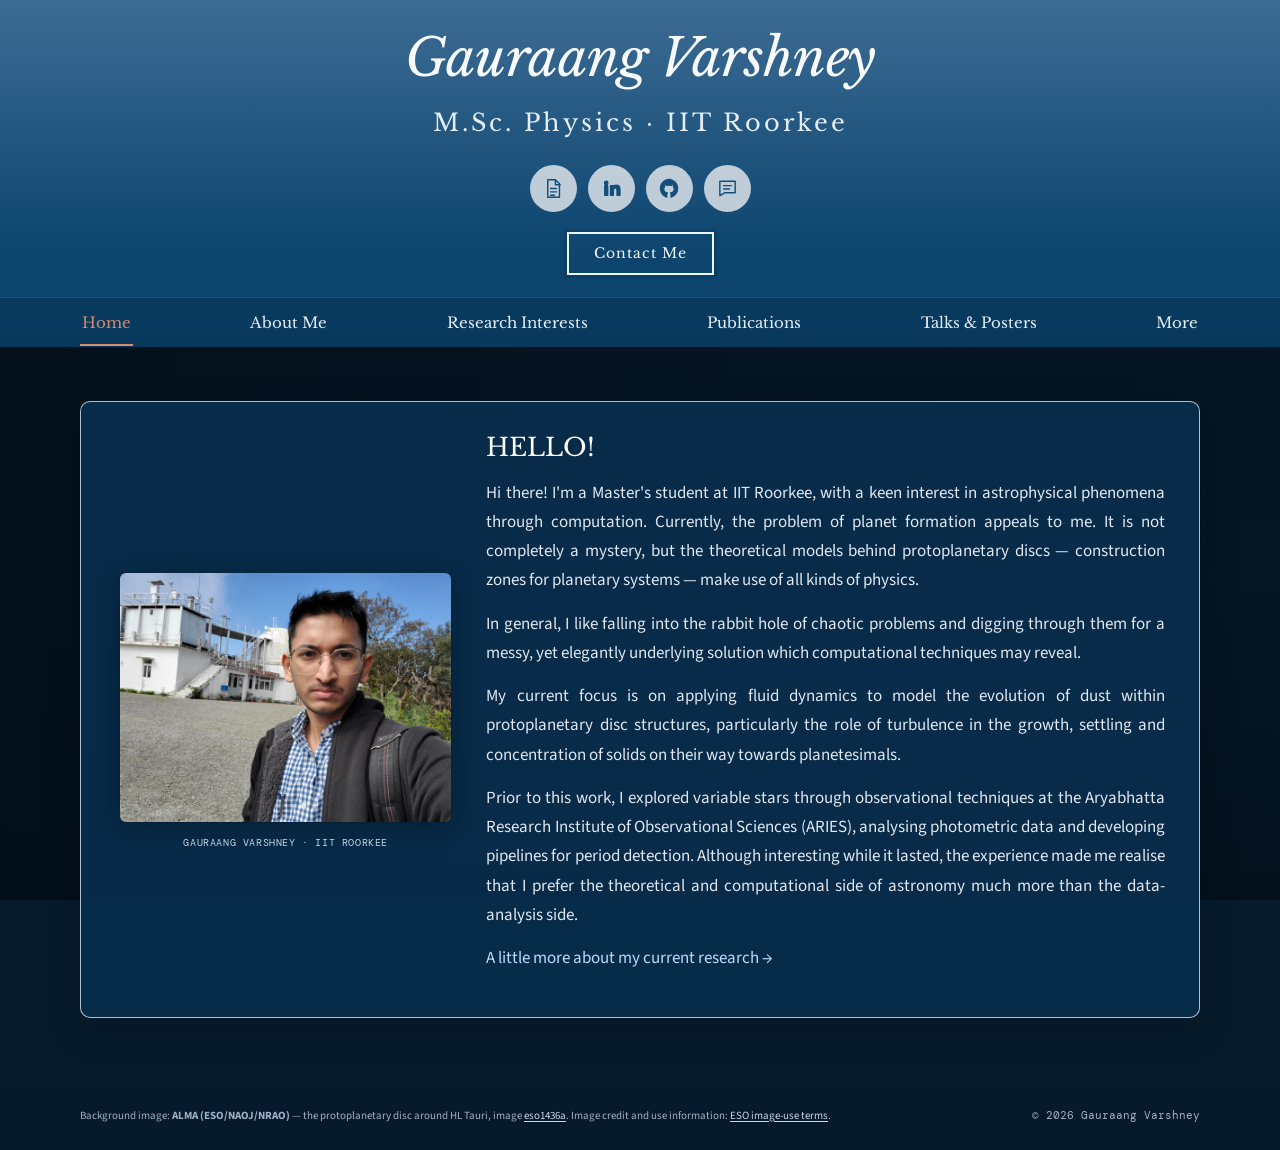
==== commit bb082178: "Add files via upload" ====
--- a/index.html
+++ b/index.html
@@ -1,403 +1,46 @@
 <!DOCTYPE html>
-<html lang="en">
-<head>
-  <meta charset="UTF-8">
-  <meta name="viewport" content="width=device-width, initial-scale=1">
-  <meta name="description" content="Gauraang Varshney — M.Sc. Physics student at IIT Roorkee, interested in computational astrophysics, dust evolution and planet formation.">
-  <meta name="theme-color" content="#0b0d10">
-  <title>Gauraang Varshney | Computational Astrophysics</title>
-
-  <link rel="preconnect" href="https://fonts.googleapis.com">
-  <link rel="preconnect" href="https://fonts.gstatic.com" crossorigin>
-  <link href="https://fonts.googleapis.com/css2?family=IBM+Plex+Mono:wght@400;500&family=IBM+Plex+Sans:wght@400;450;500;600;700&family=Source+Serif+4:opsz,wght@8..60,400;8..60,500;8..60,600&display=swap" rel="stylesheet">
-
-  <style>
-    :root {
-      --page: #0b0d10;
-      --panel: #11161c;
-      --panel-soft: #151c24;
-      --ink: #e6e8e9;
-      --muted: #a7afb7;
-      --quiet: #7d8791;
-      --line: rgba(215, 224, 232, .16);
-      --accent: #d59b6a;
-      --accent-light: #efc49a;
-      --content: 1080px;
-    }
-
-    * { box-sizing: border-box; }
-    html { scroll-behaviour: smooth; scroll-behavior: smooth; }
-    body {
-      margin: 0;
-      background: var(--page);
-      color: var(--ink);
-      font-family: 'IBM Plex Sans', sans-serif;
-      font-size: 16px;
-      line-height: 1.72;
-      -webkit-font-smoothing: antialiased;
-    }
-    a { color: var(--accent-light); text-decoration: none; }
-    a:hover { color: #fff0df; }
-    img { max-width: 100%; }
-    .wrap { width: min(var(--content), calc(100% - 48px)); margin-inline: auto; }
-
-    /* Header: deliberately restrained, with direct links rather than large buttons. */
-    .site-header {
-      position: relative;
-      z-index: 5;
-      background: rgba(11, 13, 16, .96);
-      border-bottom: 1px solid var(--line);
-    }
-    .header-top {
-      min-height: 76px;
-      display: flex;
-      align-items: center;
-      justify-content: space-between;
-      gap: 24px;
-    }
-    .wordmark { color: var(--ink); font-family: 'Source Serif 4', serif; font-size: 22px; letter-spacing: .1px; white-space: nowrap; }
-    .wordmark span { color: var(--accent); }
-    .quick-links { display: flex; align-items: center; gap: 19px; }
-    .quick-links a {
-      display: inline-flex; align-items: center; gap: 7px;
-      color: #c6ccd2; font-size: 13px; transition: color .18s ease;
-    }
-    .quick-links a:hover { color: var(--accent-light); }
-    .quick-links svg { width: 17px; height: 17px; stroke: currentColor; fill: none; stroke-width: 1.7; stroke-linecap: round; stroke-linejoin: round; }
-    .quick-links .linkedin-mark { fill: currentColor; stroke: none; }
-    .nav-row { border-top: 1px solid rgba(215,224,232,.08); }
-    .nav-inner { min-height: 43px; display: flex; align-items: center; gap: 26px; }
-    .nav-inner a { color: var(--muted); font-size: 12px; letter-spacing: .2px; }
-    .nav-inner a:hover { color: var(--accent-light); }
-
-    /* Hero uses an actual ALMA image of HL Tauri, not a generated space background. */
-    .hero {
-      min-height: 510px;
-      display: flex;
-      align-items: center;
-      position: relative;
-      isolation: isolate;
-      background-color: #090b0e;
-      background-image:
-        linear-gradient(90deg, rgba(7,9,12,.97) 0%, rgba(7,9,12,.89) 34%, rgba(7,9,12,.46) 68%, rgba(7,9,12,.55) 100%),
-        linear-gradient(0deg, rgba(7,9,12,.55), transparent 35%, rgba(7,9,12,.1)),
-        url('https://cdn.eso.org/images/wallpaper4/eso1436a.jpg');
-      background-size: cover;
-      background-position: center 48%;
-      border-bottom: 1px solid var(--line);
-    }
-    .hero-content { padding-block: 86px; max-width: 760px; }
-    .kicker, .section-kicker, .eyebrow {
-      font-family: 'IBM Plex Mono', monospace;
-      text-transform: uppercase;
-      letter-spacing: 1.5px;
-      color: var(--accent);
-      font-size: 11px;
-    }
-    h1, h2, h3 { font-family: 'Source Serif 4', Georgia, serif; font-weight: 400; }
-    h1 { font-size: clamp(42px, 6.3vw, 69px); line-height: 1.06; margin: 17px 0 14px; letter-spacing: -1.2px; }
-    .hero-subtitle { color: #d2d7dc; font-size: 17px; margin: 0; }
-    .hero-note { color: #bdc4cb; max-width: 630px; font-size: 15px; margin: 24px 0 0; }
-    .hero-rule { width: 58px; height: 2px; background: var(--accent); margin-top: 30px; }
-
-    main section { padding: 76px 0; border-bottom: 1px solid var(--line); scroll-margin-top: 35px; }
-    .section-heading { margin: 0 0 27px; font-size: 31px; line-height: 1.2; }
-    .section-kicker { margin-bottom: 9px; }
-    .section-intro { color: var(--muted); max-width: 800px; margin: -12px 0 28px; font-size: 14px; }
-    p { margin-top: 0; }
-    .body-copy { color: #c1c8ce; max-width: 820px; font-size: 15px; }
-    .body-copy p { margin: 0 0 17px; }
-
-    .about-grid {
-      display: grid;
-      grid-template-columns: minmax(205px, 285px) minmax(0, 1fr);
-      gap: 48px;
-      align-items: start;
-    }
-    .portrait-stage {
-      min-height: 260px;
-      padding: 12px;
-      display: flex;
-      align-items: center;
-      justify-content: center;
-      background: #10151b;
-      border: 1px solid var(--line);
-    }
-    /* Keep the complete uploaded photograph visible: never crop it to fill a fixed box. */
-    .portrait-stage img {
-      display: block;
-      width: auto;
-      height: auto;
-      max-width: 100%;
-      max-height: 390px;
-      object-fit: contain;
-      object-position: center;
-    }
-    .portrait-note { color: var(--quiet); font-family: 'IBM Plex Mono', monospace; font-size: 10px; margin: 9px 0 0; text-align: center; }
-
-    .research-meta { color: var(--quiet); font-family: 'IBM Plex Mono', monospace; font-size: 11px; letter-spacing: .3px; margin: 0 0 15px; }
-    .research-title { font-size: 25px; line-height: 1.25; margin: 0 0 8px; }
-    .research-supervisor { color: var(--muted); font-size: 13px; margin-bottom: 20px; }
-    .research-copy { max-width: 900px; color: #c1c8ce; font-size: 14px; }
-    .research-copy p { margin: 0 0 14px; }
-    .figure-frame { margin: 30px 0 12px; padding: 13px; background: #f4f3ef; border: 1px solid #d6d3cb; }
-    .figure-frame img { display: block; width: 100%; height: auto; }
-    .figure-caption { color: var(--quiet); font-size: 11px; margin-top: 9px; }
-    .text-link { display: inline-flex; align-items: center; gap: 7px; margin-top: 13px; font-size: 13px; border-bottom: 1px solid rgba(213,155,106,.5); padding-bottom: 2px; }
-    .text-link svg { width: 14px; height: 14px; stroke: currentColor; fill: none; stroke-width: 1.7; }
-
-    .work-list { border-top: 1px solid var(--line); }
-    .work-item {
-      display: grid;
-      grid-template-columns: 185px minmax(0, 1fr);
-      gap: 28px;
-      padding: 23px 0;
-      border-bottom: 1px solid var(--line);
-    }
-    .work-date { color: var(--accent); font-family: 'IBM Plex Mono', monospace; font-size: 11px; padding-top: 4px; }
-    .work-item h3 { font-size: 21px; margin: 0 0 7px; }
-    .work-item p { max-width: 760px; color: var(--muted); font-size: 13px; margin: 0; }
-    .work-item .work-links { margin-top: 8px; font-size: 12px; }
-
-    .education-list { display: grid; grid-template-columns: 1fr 1fr; gap: 30px; }
-    .education-item { padding-top: 16px; border-top: 1px solid var(--line); }
-    .education-item h3 { font-size: 20px; margin: 0 0 5px; }
-    .education-item p { color: var(--muted); font-size: 13px; margin: 0; }
-    .education-item .year { color: var(--accent); font-family: 'IBM Plex Mono', monospace; font-size: 11px; margin-bottom: 8px; }
-
-    .skills-line { max-width: 900px; color: #c1c8ce; font-size: 14px; }
-    .skills-line strong { color: var(--ink); font-weight: 500; }
-    .skills-line p { margin: 0 0 13px; }
-
-    .outreach-copy { max-width: 820px; color: var(--muted); font-size: 14px; }
-    .outreach-copy strong { color: var(--ink); font-weight: 500; }
-
-    footer { padding: 27px 0 35px; color: var(--quiet); font-size: 11px; }
-    .footer-inner { display: flex; flex-wrap: wrap; justify-content: space-between; gap: 14px 30px; align-items: flex-end; }
-    .credit { max-width: 720px; line-height: 1.7; }
-    .credit a { color: #b9a18c; text-decoration: underline; text-underline-offset: 2px; }
-    .copyright { white-space: nowrap; font-family: 'IBM Plex Mono', monospace; font-size: 10px; }
-
-    @media (max-width: 760px) {
-      .wrap { width: min(100% - 34px, var(--content)); }
-      .header-top { min-height: auto; padding: 17px 0 13px; align-items: flex-start; flex-direction: column; gap: 12px; }
-      .quick-links { gap: 15px; flex-wrap: wrap; }
-      .quick-links a { font-size: 12px; }
-      .nav-inner { min-height: 42px; gap: 18px; overflow-x: auto; white-space: nowrap; }
-      .hero { min-height: 430px; background-position: 58% center; }
-      .hero-content { padding-block: 68px; }
-      .hero-note { font-size: 14px; }
-      main section { padding: 58px 0; }
-      .about-grid { grid-template-columns: 1fr; gap: 24px; }
-      .portrait-stage { max-width: 330px; min-height: 180px; }
-      .portrait-stage img { max-height: 350px; }
-      .work-item { grid-template-columns: 1fr; gap: 5px; }
-      .education-list { grid-template-columns: 1fr; gap: 22px; }
-      .footer-inner { align-items: flex-start; flex-direction: column; }
-    }
-    @media (prefers-reduced-motion: reduce) {
-      html { scroll-behavior: auto; }
-      *, *::before, *::after { transition: none !important; }
-    }
-  </style>
-</head>
-<body>
-
+<html lang="en"><head>
+<meta charset="utf-8"><meta name="viewport" content="width=device-width, initial-scale=1">
+<meta name="description" content="Gauraang Varshney, M.Sc. Physics student at IIT Roorkee, interested in computational astrophysics and planet formation."><meta name="theme-color" content="#0d456f">
+<title>Home | Gauraang Varshney</title><link rel="stylesheet" href="style.css">
+</head><body>
 <header class="site-header">
-  <div class="wrap header-top">
-    <a class="wordmark" href="#top">Gauraang <span>Varshney</span></a>
-    <div class="quick-links" aria-label="Quick links">
-      <a href="cv.pdf" target="_blank" rel="noopener" aria-label="Open curriculum vitae" title="Curriculum vitae">
-        <svg viewBox="0 0 24 24" aria-hidden="true"><path d="M7 3.5h7l4 4V20a.8.8 0 0 1-.8.8H7a.8.8 0 0 1-.8-.8V4.3a.8.8 0 0 1 .8-.8Z"/><path d="M14 3.8v4h4M9 13h6M9 16.5h6"/></svg>CV
-      </a>
-      <a href="https://www.linkedin.com/in/mrgvarshney/" target="_blank" rel="noopener" aria-label="LinkedIn profile" title="LinkedIn">
-        <svg class="linkedin-mark" viewBox="0 0 24 24" aria-hidden="true"><path d="M19 3H5a2 2 0 0 0-2 2v14a2 2 0 0 0 2 2h14a2 2 0 0 0 2-2V5a2 2 0 0 0-2-2ZM8.3 18H5.8V9.7h2.5V18ZM7 8.6a1.45 1.45 0 1 1 0-2.9 1.45 1.45 0 0 1 0 2.9ZM18.2 18h-2.5v-4c0-.96-.02-2.2-1.34-2.2-1.34 0-1.55 1.05-1.55 2.13V18h-2.5V9.7h2.4v1.13h.04c.34-.65 1.15-1.34 2.37-1.34 2.53 0 3 1.67 3 3.84V18Z"/></svg>LinkedIn
-      </a>
-      <a href="https://github.com/MrGauraangV" target="_blank" rel="noopener" aria-label="GitHub profile" title="GitHub">
-        <svg viewBox="0 0 24 24" aria-hidden="true"><path d="M9 19c-4.2 1.3-4.2-2.1-5.9-2.5M15 21v-3.3a2.9 2.9 0 0 0-.8-2.2c2.7-.3 5.5-1.3 5.5-6A4.7 4.7 0 0 0 18.4 6a4.3 4.3 0 0 0-.1-3.2S17.3 2.5 15 4a12.2 12.2 0 0 0-6 0C6.7 2.5 5.7 2.8 5.7 2.8A4.3 4.3 0 0 0 5.6 6a4.7 4.7 0 0 0-1.3 3.3c0 4.7 2.8 5.7 5.5 6A2.9 2.9 0 0 0 9 17.7V21"/></svg>GitHub
-      </a>
-      <a href="https://sites.google.com/view/explaintous" target="_blank" rel="noopener" aria-label="Explain to Us website" title="Explain to Us">
-        <svg viewBox="0 0 24 24" aria-hidden="true"><path d="M4 5.5h16v10H9l-5 3v-13Z"/><path d="M8 9h8M8 12h5"/></svg>Explain to Us
-      </a>
+  <div class="wrap masthead">
+    <h1 class="name">Gauraang Varshney</h1>
+    <p class="subtitle">M.Sc. Physics · IIT Roorkee</p>
+    <div class="quick-links" aria-label="External profiles and documents">
+      <a class="quick-link" href="cv.pdf" target="_blank" rel="noopener" aria-label="Curriculum vitae" title="CV"><svg viewBox="0 0 24 24"><path d="M6 2.8h8l4.2 4.3v14H6z" fill="none" stroke="currentColor"/><path d="M14 3v5h5M9 12h6M9 15.5h6M9 19h4" fill="none"/></svg></a>
+      <a class="quick-link" href="https://www.linkedin.com/in/mrgvarshney/" target="_blank" rel="noopener" aria-label="LinkedIn" title="LinkedIn"><svg viewBox="0 0 24 24"><path d="M5 9h3v10H5zM6.5 4.5a1.75 1.75 0 1 0 0 3.5 1.75 1.75 0 0 0 0-3.5ZM11 9h2.9v1.4h.1c.4-.8 1.4-1.7 3-1.7 3.2 0 3.8 2.1 3.8 4.8V19h-3v-4.9c0-1.2 0-2.8-1.8-2.8s-2.1 1.3-2.1 2.7V19H11z"/></svg></a>
+      <a class="quick-link" href="https://github.com/MrGauraangV" target="_blank" rel="noopener" aria-label="GitHub" title="GitHub"><svg viewBox="0 0 24 24"><path d="M12 2.5a9.5 9.5 0 0 0-3 18.5v-2c-2.4.5-2.9-1-2.9-1-.4-1-1-1.3-1-1.3-.8-.5.1-.5.1-.5.9.1 1.4.9 1.4.9.8 1.4 2.1 1 2.6.8.1-.6.3-1 .6-1.3-1.9-.2-3.9-1-3.9-4.2 0-.9.3-1.7.9-2.3-.1-.2-.4-1.1.1-2.3 0 0 .8-.3 2.4.9a8.4 8.4 0 0 1 4.4 0c1.7-1.2 2.4-.9 2.4-.9.5 1.2.2 2.1.1 2.3.6.6.9 1.4.9 2.3 0 3.2-2 4-3.9 4.2.3.3.6.8.6 1.6V21A9.5 9.5 0 0 0 12 2.5Z"/></svg></a>
+      <a class="quick-link" href="https://sites.google.com/view/explaintous" target="_blank" rel="noopener" aria-label="Explain to Us" title="Explain to Us"><svg viewBox="0 0 24 24"><path d="M4 4.5h16v12H9l-5 3z" fill="none" stroke="currentColor"/><path d="M8 9h8M8 12.5h6" fill="none"/></svg></a>
     </div>
+    <a class="contact-button" href="mailto:gauraang_v@ph.iitr.ac.in">Contact Me</a>
   </div>
-  <div class="nav-row">
-    <nav class="wrap nav-inner" aria-label="Main navigation">
-      <a href="#about">About</a>
-      <a href="#research">Current research</a>
-      <a href="#previous-work">Previous work</a>
-      <a href="#education">Education</a>
-      <a href="#outreach">Outreach</a>
-      <a href="#contact">Contact</a>
-    </nav>
+  <div class="navbar"><nav class="wrap nav-inner" aria-label="Main navigation">
+    <a href="index.html" aria-current="page">Home</a>
+    <a href="about.html">About Me</a>
+    <a href="research.html">Research Interests</a>
+    <a href="publications.html">Publications</a>
+    <a href="talks.html">Talks & Posters</a>
+    <a href="more.html">More</a>
+  </nav></div>
+</header>
+<main class="site-main"><div class="wrap"><article class="content-panel"><div class="home-grid">
+  <div class="portrait-block">
+    <div class="portrait-wrap"><img class="portrait" src="profile.jpg" alt="Portrait of Gauraang Varshney"></div>
+    <p class="portrait-caption">GAURAANG VARSHNEY · IIT ROORKEE</p>
   </div>
-</header>
-
-<main id="top">
-  <section class="hero" aria-label="Introduction">
-    <div class="wrap">
-      <div class="hero-content">
-        <div class="kicker">M.Sc. Physics · IIT Roorkee</div>
-        <h1>Gauraang Varshney</h1>
-        <p class="hero-subtitle">Computational astrophysics · Dust evolution · Planet formation</p>
-        <p class="hero-note">Interested in the physics of planet-forming environments, and in what numerical modelling can reveal about systems that are difficult to understand analytically.</p>
-        <div class="hero-rule"></div>
-      </div>
-    </div>
-  </section>
-
-  <section id="about">
-    <div class="wrap">
-      <div class="section-kicker">A little about me</div>
-      <h2 class="section-heading">Hi there!</h2>
-      <div class="about-grid">
-        <div>
-          <div class="portrait-stage">
-            <!-- Upload your photograph to the repository root as profile.jpg. This uses contain, not cover. -->
-            <img src="profile.jpg" alt="Portrait of Gauraang Varshney">
-          </div>
-          <p class="portrait-note">Gauraang Varshney · IIT Roorkee</p>
-        </div>
-        <div class="body-copy">
-          <p>I'm a Master's student at IIT Roorkee, with a keen interest in astrophysical phenomena through computation. At the moment, the problem of planet formation appeals to me. It is not completely a mystery, but the theoretical models behind protoplanetary discs — the construction zones for planetary systems — make use of all kinds of physics.</p>
-          <p>In general, I like falling down the rabbit hole of chaotic problems and digging through them for a messy, yet elegant, underlying solution that computational techniques may reveal.</p>
-          <p>My current focus is on applying fluid dynamics to model the evolution of dust within protoplanetary disc structures, particularly the role of turbulence in the growth, settling and concentration of solids on their way towards planetesimals.</p>
-          <p>Prior to this work, I explored variable stars through observational techniques at the Aryabhatta Research Institute of Observational Sciences (ARIES). This involved analysing photometric data and building pipelines for period detection. Although interesting while it lasted, the experience made me realise that I prefer the theoretical and computational side of astronomy much more than the data-analysis side.</p>
-        </div>
-      </div>
-    </div>
-  </section>
-
-  <section id="research">
-    <div class="wrap">
-      <div class="section-kicker">Ongoing · IIT Roorkee</div>
-      <h2 class="section-heading">Current research</h2>
-      <div class="research-meta">JANUARY 2026 — PRESENT &nbsp; / &nbsp; M.SC. THESIS</div>
-      <h3 class="research-title">Dust growth and vertical settling in protoplanetary discs</h3>
-      <p class="research-supervisor">Supervisor: Dr. Akshay Bhatnagar · Indian Institute of Technology Roorkee</p>
-      <div class="research-copy">
-        <p>I'm investigating the vertical evolution of dust in protoplanetary discs, focusing on the interplay between aerodynamic coupling, gravitational settling, turbulent diffusion and particle growth.</p>
-        <p>So far, I've derived analytical solutions for dust growth during laminar vertical settling and for steady-state dust distributions under competing settling and turbulent diffusion. I've also numerically integrated particle trajectories and grain-growth equations using Epstein drag, and compared the results with the analytical predictions. One aspect I'm exploring is how the height dependence of the Epstein stopping time changes the vertical concentration of dust.</p>
-        <p>I'm now extending this work into a vertically resolved, multi-species dust-coagulation framework, with the aim of studying grain growth under turbulent relative velocities and gas dynamics.</p>
-      </div>
-      <figure class="figure-frame">
-        <img src="dust-model-results.png" alt="Three research plots showing final grain size versus orbital radius, vertical dust density profiles with diffusion, and vertical dust settling trajectories">
-      </figure>
-      <p class="figure-caption">Some analytical and numerical results from this project: grain growth in a laminar model, dust-density profiles with diffusion, and settling trajectories. Figures reproduced from my research portfolio.</p>
-      <a class="text-link" href="research-portfolio.pdf" target="_blank" rel="noopener">
-        View the research portfolio
-        <svg viewBox="0 0 24 24" aria-hidden="true"><path d="M7 17 17 7M8 7h9v9"/></svg>
-      </a>
-    </div>
-  </section>
-
-  <section id="previous-work">
-    <div class="wrap">
-      <div class="section-kicker">A few things I've worked on</div>
-      <h2 class="section-heading">Previous work & projects</h2>
-      <div class="work-list">
-        <article class="work-item">
-          <div class="work-date">DEC 2025 — FEB 2026</div>
-          <div>
-            <h3>Variable stars in NGC 2506 · ARIES</h3>
-            <p>At ARIES, under Dr. Yogesh Chandra Joshi, I worked with multi-epoch optical observations from the 3.6-m Devasthal Optical Telescope. I developed a differential-photometry pipeline and used Lomb–Scargle and Box Least Squares methods to search for periodic variability, followed by cross-matching with TESS and Gaia catalogues.</p>
-            <div class="work-links"><a href="https://github.com/MrGauraangV/Variable_Stars_Toolbox" target="_blank" rel="noopener">Photometry pipeline on GitHub ↗</a></div>
-          </div>
-        </article>
-        <article class="work-item">
-          <div class="work-date">JUN — JUL 2025</div>
-          <div>
-            <h3>Cosmological parameters from Type Ia supernovae</h3>
-            <p>At India Space Academy, I analysed the Pantheon Type Ia supernova dataset using numerical fitting and residual analysis to study cosmological parameters and the age of the Universe. My ΛCDM fit gave H₀ = 72.97 ± 0.26 km s⁻¹ Mpc⁻¹ and Ωₘ = 0.351 ± 0.019 in that analysis.</p>
-            <div class="work-links"><a href="https://github.com/MrGauraangV/Pantheon-Analysis-for-Hubble" target="_blank" rel="noopener">Analysis on GitHub ↗</a></div>
-          </div>
-        </article>
-        <article class="work-item">
-          <div class="work-date">JAN — MAY 2025</div>
-          <div>
-            <h3>Quantum algorithms for cryptography</h3>
-            <p>For my B.Sc. thesis at Gautam Buddha University, I developed Python-based simulations of quantum algorithms for cryptographic applications using Qiskit, including work related to the BB84 quantum key distribution protocol.</p>
-            <div class="work-links"><a href="https://github.com/MrGauraangV/BB84-Quantum-Cryptography-Simulations" target="_blank" rel="noopener">Project on GitHub ↗</a></div>
-          </div>
-        </article>
-        <article class="work-item">
-          <div class="work-date">AUG 2026 — PRESENT</div>
-          <div>
-            <h3>Handheld solar irradiance and UV-index detector</h3>
-            <p>An independent instrumentation project involving an ESP32, LTR390 UV sensor and AS7341 spectral sensor. I'm working on sensor acquisition, calibration, irradiance estimation and a portable enclosure.</p>
-          </div>
-        </article>
-        <article class="work-item">
-          <div class="work-date">JAN 2024</div>
-          <div>
-            <h3>Numerical evolution of Gaussian wavepackets</h3>
-            <p>Built a MATLAB GUI to simulate and visualise the time-dependent evolution of Gaussian wavepackets.</p>
-            <div class="work-links"><a href="https://github.com/MrGauraangV/Gaussian-Wavepacket" target="_blank" rel="noopener">Project on GitHub ↗</a></div>
-          </div>
-        </article>
-      </div>
-    </div>
-  </section>
-
-  <section id="education">
-    <div class="wrap">
-      <div class="section-kicker">Where I've studied</div>
-      <h2 class="section-heading">Education</h2>
-      <div class="education-list">
-        <div class="education-item">
-          <div class="year">JUL 2025 — 2027</div>
-          <h3>M.Sc. Physics</h3>
-          <p>Indian Institute of Technology Roorkee<br>GPA: 8.78/10</p>
-        </div>
-        <div class="education-item">
-          <div class="year">2022 — 2025</div>
-          <h3>B.Sc. Physics (Honours)</h3>
-          <p>Gautam Buddha University<br>CGPA: 9.66/10 · Department topper</p>
-        </div>
-      </div>
-    </div>
-  </section>
-
-  <section id="skills">
-    <div class="wrap">
-      <div class="section-kicker">Tools I use</div>
-      <h2 class="section-heading">Computational toolkit</h2>
-      <div class="skills-line">
-        <p><strong>Programming:</strong> Python (NumPy, SciPy, Matplotlib, Pandas, Astropy, Lightkurve), C/C++, FORTRAN (basics), MATLAB.</p>
-        <p><strong>Numerical methods:</strong> ODE integration, PDE solvers, finite-difference methods, Monte Carlo methods, numerical simulation and scientific visualisation.</p>
-        <p><strong>Astronomical data:</strong> FITS analysis, photometry, Lomb–Scargle and BLS periodograms, TESS and Gaia DR3 catalogues.</p>
-      </div>
-    </div>
-  </section>
-
-  <section id="outreach">
-    <div class="wrap">
-      <div class="section-kicker">Outside my research</div>
-      <h2 class="section-heading">Explain to Us</h2>
-      <div class="outreach-copy">
-        <p><strong>Explain to Us</strong> is a student-led science outreach initiative that I co-founded and help organise. We connect students, particularly undergraduates, with researchers through accessible online talks and discussions. I work on speaker outreach, event planning and making research conversations easier for students to approach.</p>
-        <a class="text-link" href="https://sites.google.com/view/explaintous" target="_blank" rel="noopener">Visit Explain to Us ↗</a>
-      </div>
-    </div>
-  </section>
-
-  <section id="contact">
-    <div class="wrap">
-      <div class="section-kicker">Get in touch</div>
-      <h2 class="section-heading">Contact</h2>
-      <p class="body-copy">For research discussions, collaborations or just a conversation about astrophysics, you can reach me at <a href="mailto:gauraang_v@ph.iitr.ac.in">gauraang_v@ph.iitr.ac.in</a>.</p>
-    </div>
-  </section>
-</main>
-
-<footer>
-  <div class="wrap footer-inner">
-    <div class="credit">
-      Background image: <strong>ALMA (ESO/NAOJ/NRAO)</strong> — the protoplanetary disc around HL Tauri, image <a href="https://www.eso.org/public/images/eso1436a/" target="_blank" rel="noopener">eso1436a</a>. Used under the <a href="https://elt.eso.org/public/copyright/" target="_blank" rel="noopener">ESO image-use terms (CC BY 4.0)</a>.
-    </div>
-    <div class="copyright">© 2026 Gauraang Varshney</div>
+  <div class="intro-copy">
+    <p class="greeting">HELLO!</p>
+    <p>Hi there! I'm a Master's student at IIT Roorkee, with a keen interest in astrophysical phenomena through computation. Currently, the problem of planet formation appeals to me. It is not completely a mystery, but the theoretical models behind protoplanetary discs — construction zones for planetary systems — make use of all kinds of physics.</p>
+    <p>In general, I like falling into the rabbit hole of chaotic problems and digging through them for a messy, yet elegantly underlying solution which computational techniques may reveal.</p>
+    <p>My current focus is on applying fluid dynamics to model the evolution of dust within protoplanetary disc structures, particularly the role of turbulence in the growth, settling and concentration of solids on their way towards planetesimals.</p>
+    <p>Prior to this work, I explored variable stars through observational techniques at the Aryabhatta Research Institute of Observational Sciences (ARIES), analysing photometric data and developing pipelines for period detection. Although interesting while it lasted, the experience made me realise that I prefer the theoretical and computational side of astronomy much more than the data-analysis side.</p>
+    <p><a href="research.html">A little more about my current research →</a></p>
   </div>
-</footer>
-
-</body>
-</html>
+</div></article></div></main>
+<footer class="site-footer"><div class="wrap footer-inner">
+  <div class="credit">Background image: <strong>ALMA (ESO/NAOJ/NRAO)</strong> — the protoplanetary disc around HL Tauri, image <a href="https://www.eso.org/public/images/eso1436a/" target="_blank" rel="noopener">eso1436a</a>. Image credit and use information: <a href="https://elt.eso.org/public/copyright/" target="_blank" rel="noopener">ESO image-use terms</a>.</div>
+  <div class="copyright">© 2026 Gauraang Varshney</div>
+</div></footer>
+</body></html>
--- a/style.css
+++ b/style.css
@@ -0,0 +1,73 @@
+@import url('https://fonts.googleapis.com/css2?family=DM+Mono:wght@400;500&family=Libre+Baskerville:ital,wght@0,400;0,700;1,400&family=Source+Sans+3:wght@400;500;600;700&display=swap');
+:root {
+  --blue-1:#3d6c94; --blue-2:#0d456f; --blue-3:#07365b;
+  --ink:#eef3f8; --muted:#d1dce7; --soft:#aebfd0;
+  --accent:#d58a72; --line:rgba(226,237,247,.25);
+  --panel:rgba(8,47,79,.88); --panel2:rgba(7,39,66,.88);
+  --max:1120px;
+}
+*{box-sizing:border-box}
+html{scroll-behavior:smooth}
+body{margin:0;background:#071b2c;color:var(--ink);font-family:'Source Sans 3',sans-serif;font-size:17px;line-height:1.68;-webkit-font-smoothing:antialiased}
+a{color:#b9dcff;text-decoration:none}
+a:hover{color:#fff;text-decoration:underline;text-underline-offset:3px}
+button,a{-webkit-tap-highlight-color:transparent}
+.wrap{width:min(var(--max),calc(100% - 46px));margin:0 auto}
+.site-header{background:linear-gradient(180deg,var(--blue-1),var(--blue-2) 72%,#0a426a);color:#f7fbff}
+.masthead{text-align:center;padding:27px 0 22px}
+.name{font-family:'Libre Baskerville',Georgia,serif;font-size:clamp(34px,5vw,52px);font-style:italic;font-weight:400;line-height:1.22;margin:0 0 13px;letter-spacing:-.6px}
+.subtitle{font-family:'Libre Baskerville',Georgia,serif;font-size:clamp(16px,2.4vw,24px);font-weight:400;letter-spacing:3px;color:#e2edf6;margin:0 0 21px}
+.quick-links{display:flex;justify-content:center;align-items:center;gap:11px;margin:0 auto 20px;flex-wrap:wrap}
+.quick-link{width:47px;height:47px;border-radius:50%;display:inline-flex;align-items:center;justify-content:center;background:rgba(225,231,236,.83);color:#154e79;transition:transform .18s,background .18s}
+.quick-link:hover{background:#fff;color:#0a416a;transform:translateY(-2px);text-decoration:none}
+.quick-link svg{width:23px;height:23px;fill:currentColor;stroke:currentColor;stroke-width:1.5;stroke-linecap:round;stroke-linejoin:round}
+.contact-button{display:inline-block;border:2px solid #edf5fc;padding:8px 25px;color:#f3f8fc;font-family:'Libre Baskerville',serif;font-size:14px;letter-spacing:1px;box-shadow:0 0 0 3px rgba(3,27,47,.14)}
+.contact-button:hover{background:rgba(255,255,255,.12);text-decoration:none;color:white}
+.navbar{border-top:1px solid rgba(255,255,255,.10);background:rgba(3,42,70,.35)}
+.nav-inner{min-height:49px;display:flex;align-items:center;justify-content:space-between;gap:18px;overflow-x:auto;white-space:nowrap}
+.nav-inner a{font-family:'Libre Baskerville',Georgia,serif;color:#e4edf5;font-size:15px;padding:10px 2px 9px;border-bottom:2px solid transparent}
+.nav-inner a:hover,.nav-inner a[aria-current="page"]{color:var(--accent);text-decoration:none;border-bottom-color:var(--accent)}
+.site-main{min-height:calc(100vh - 300px);padding:54px 0 68px;background-color:#071b2c;background-image:linear-gradient(90deg,rgba(2,12,21,.62),rgba(3,18,30,.53)),linear-gradient(0deg,rgba(2,12,21,.68),rgba(2,12,21,.10) 35%,rgba(2,12,21,.20)),url('https://cdn.eso.org/images/wallpaper4/eso1436a.jpg');background-position:center;background-size:cover;background-attachment:fixed}
+.content-panel{background:var(--panel);border:1px solid rgba(213,230,246,.8);border-radius:10px;padding:30px 34px;box-shadow:0 12px 38px rgba(0,0,0,.2);backdrop-filter:blur(2px)}
+.home-grid{display:grid;grid-template-columns:minmax(220px, .78fr) minmax(0,1.55fr);gap:30px;align-items:center}
+.portrait-wrap{display:flex;justify-content:center;align-items:center;min-height:250px;padding:5px}
+.portrait{display:block;width:auto;height:auto;max-width:100%;max-height:450px;object-fit:contain;object-position:center;border-radius:6px;box-shadow:0 5px 24px rgba(0,0,0,.28)}
+.portrait-caption{text-align:center;color:#c2d3e2;font-family:'DM Mono',monospace;font-size:10px;letter-spacing:.6px;margin:8px 0 0}
+.greeting{font-family:'Libre Baskerville',Georgia,serif;font-size:25px;line-height:1.3;margin:0 0 10px;color:#fff}
+.intro-copy{font-size:17px;line-height:1.72;color:#e0e9f1;text-align:justify}
+.intro-copy p{margin:0 0 14px}
+.page-kicker{font-family:'DM Mono',monospace;text-transform:uppercase;letter-spacing:1.5px;font-size:11px;color:#f0b099;margin:0 0 8px}
+.page-title{font-family:'Libre Baskerville',Georgia,serif;font-weight:400;font-size:clamp(27px,3.4vw,37px);line-height:1.3;margin:0 0 22px;color:white}
+.page-lead{max-width:900px;color:#e0e9f1;font-size:17px;margin:-5px 0 27px}
+.prose{max-width:930px;color:#dbe5ee}
+.prose p{margin:0 0 17px}
+.subheading{font-family:'Libre Baskerville',Georgia,serif;font-weight:400;font-size:23px;margin:31px 0 12px;color:#fff}
+.meta{font-family:'DM Mono',monospace;font-size:11px;letter-spacing:.4px;text-transform:uppercase;color:#f0b099;margin:0 0 12px}
+.supervisor{font-size:14px;color:#c1d1df;margin:-8px 0 20px}
+.research-figure{margin:27px 0 10px;padding:12px;background:#f5f4ef;border:1px solid #d8d7d2}
+.research-figure img{display:block;width:100%;height:auto}
+.caption{font-size:12px;color:#c2d2e0;margin:9px 0 0}
+.data-list{border-top:1px solid var(--line);margin-top:20px}
+.data-row{display:grid;grid-template-columns:175px minmax(0,1fr);gap:25px;padding:18px 0;border-bottom:1px solid var(--line)}
+.data-date{font-family:'DM Mono',monospace;font-size:11px;color:#f0b099;padding-top:4px}
+.data-row h3{font-family:'Libre Baskerville',Georgia,serif;font-size:19px;line-height:1.4;font-weight:400;margin:0 0 6px;color:#fff}
+.data-row p{font-size:15px;color:#d0dce7;margin:0}
+.data-row .secondary{font-size:13px;color:#b8c9d8;margin-top:7px}
+.edu-grid{display:grid;grid-template-columns:1fr 1fr;gap:26px}
+.edu{border-top:1px solid var(--line);padding-top:15px}
+.edu .year{font-family:'DM Mono',monospace;font-size:11px;color:#f0b099}
+.edu h3{font-family:'Libre Baskerville',Georgia,serif;font-size:19px;font-weight:400;margin:6px 0;color:white}
+.edu p{font-size:14px;color:#cfdae5;margin:0}
+.tagline{color:#dce6ef;font-size:14px}
+.inline-link{display:inline-block;margin-top:8px;border-bottom:1px solid rgba(240,176,153,.65);padding-bottom:2px;font-size:14px}
+.note{border-left:3px solid var(--accent);padding:10px 17px;margin:20px 0;color:#d3dfeb;background:rgba(0,0,0,.12)}
+.awards{margin:0;padding-left:20px;color:#d9e4ed}
+.awards li{padding:5px 0}
+.site-footer{background:#061a2b;color:#9eb2c5;padding:20px 0 25px;font-size:11px}
+.footer-inner{display:flex;justify-content:space-between;align-items:flex-end;gap:18px;flex-wrap:wrap}
+.credit{max-width:790px;line-height:1.65}
+.credit a{color:#c6d7e6;text-decoration:underline;text-underline-offset:2px}
+.copyright{font-family:'DM Mono',monospace;white-space:nowrap}
+@media(max-width:760px){
+ .wrap{width:min(100% - 30px,var(--max))}.masthead{padding:24px 0 19px}.nav-inner{justify-content:flex-start;gap:23px}.nav-inner a{font-size:13px}.site-main{padding:28px 0 42px;background-attachment:scroll}.content-panel{padding:22px 19px}.home-grid{grid-template-columns:1fr;gap:17px}.portrait-wrap{min-height:0}.portrait{max-height:390px;max-width:100%}.portrait-block{max-width:320px;margin:0 auto}.intro-copy{text-align:left;font-size:16px}.data-row{grid-template-columns:1fr;gap:5px}.edu-grid{grid-template-columns:1fr}.footer-inner{align-items:flex-start;flex-direction:column}}
+@media(prefers-reduced-motion:reduce){html{scroll-behavior:auto}*,*::before,*::after{transition:none!important}}
